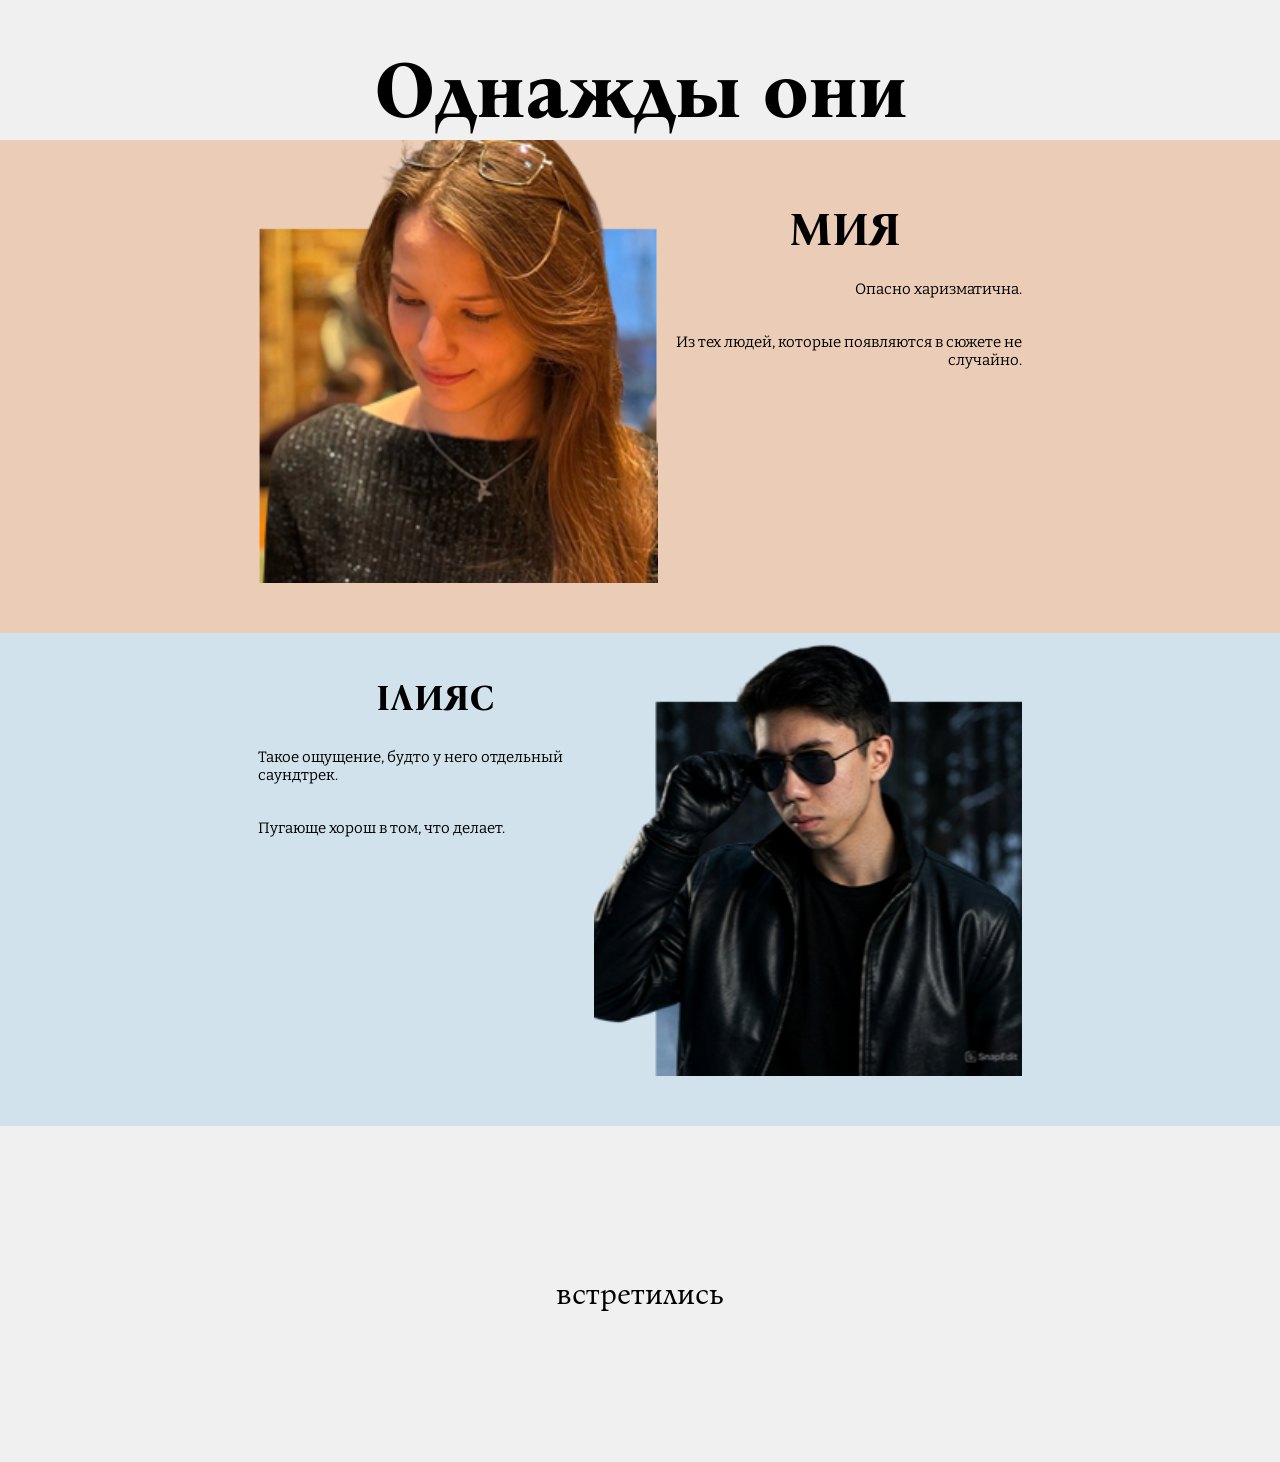
==== index.html @ a1574909 "Refactor h2 styling and adjust h1 margin for improved layout" ====
<!DOCTYPE html>
<html lang="ru">
<head>
    <meta charset="UTF-8">
    <meta name="viewport" content="width=device-width, initial-scale=1.0">
    <link rel="stylesheet" href="init.css">
    <title>Love-story_Mia&Ilias</title>
</head>
<body>

    <h1>Однажды они</h1>
    <div class="mia-card-body">
        <div class="variable-box">
            <div class="card-mia">
                <div class="gallery-mia">
                    <img class="i" src="assets/images/мия-1111 2.png" alt="Mia">
                    <img class="i" src="assets/images/мия-111 12.png" alt="Mia">
                    <img class="i-last" src="assets/images/big-post-m.png" alt="Mia">
                </div>
                <div class="text-card-r">
                    <h2 class="h-m">мия</h2>
                    <p class="paragraph">Опасно харизматична.</p>
                    <p class="paragraph">Из тех людей, которые появляются в сюжете не случайно.</p>
                </div>
            </div>
        </div>
    </div>
    <div class="ilias-card-body">
        <div class="variable-box">
            <div class="card-ilias">
                <div class="text-card-l">
                    <h2 class="h-i">ілияс</h2>
                    <p class="paragraph">Такое ощущение, будто у него отдельный саундтрек.</p>
                    <p class="paragraph">Пугающе хорош в том, что делает.</p>
                </div>
                <div class="gallery-ilias">
                    <img class="a" src="assets/images/ilias-1.png" alt="Ilias">
                    <img class="a" src="assets/images/ilias-11.png" alt="Ilias">
                    <img class="a-last" src="assets/images/big-post-i.png" alt="Ilias">
                </div>
            </div>
        </div>
    </div>
    <div class="variable-box">
        <h2 class="solo-text">встретились</h2>
    </div>
    
    <script src="script.js"></script>
</body>
</html>
---- init.css ----
@import url('https://fonts.googleapis.com/css2?family=Bona+Nova:ital,wght@0,400;0,700;1,400&family=Roboto:ital,wght@0,100..900;1,100..900&display=swap');
@import url('https://fonts.googleapis.com/css2?family=Bitter:ital,wght@0,100..900;1,100..900&family=Bona+Nova:ital,wght@0,400;0,700;1,400&family=Roboto:ital,wght@0,100..900;1,100..900&display=swap');

:root{
    --headline: Bona Nova; 
    --paargraph: Bitter;

    --mia-card-bg: #EBCDB7;
    --ilias-card-bg: #D2E2EC;
}
*{
    margin: 0;
    padding: 0;
}
html, body {
    overflow-x: hidden;
    max-width: 100%;
}

body{
    background-color: #f0f0f0;
    scroll-behavior: smooth;
    display: flex;
    flex-direction: column;
}

.variable-box{
    margin: 0 16px;
    
}



/* --появление текста сверху------------ */
h1{
    font-family: var(--headline), bold;
    font-size: 72px;
    line-height: 60px;
    text-align: center;
    margin: 60px 0 20px 0;
    transform: translateY(-80px);
    
    opacity: 0;
    transform: translateY(-100px) scale(0.95);
    filter: blur(10px);
    
    animation: cinematicReveal 1.6s cubic-bezier(0.22, 1, 0.36, 1) forwards;
}


/* --анимация появления текста */
@keyframes cinematicReveal {
    to {
        opacity: 1;
        transform: translateY(0) scale(1);
        filter: blur(0);
    }
}

/* -------карточка Мии---------------------------------- */
.mia-card-body{
    background-color: var(--mia-card-bg);
    animation: fadeIn 2s ease forwards;
    opacity: 0;
    animation-delay: 3s;
}
@keyframes fadeIn {
    to {
        opacity: 1;
    }
}

.card-mia{
    display: flex;
    flex-direction: row;
    justify-content: center;
    gap: 10px;
    /* margin: 5px 0; */
    /* padding: 5px 0; */

    
}

.text-card-r{
    width: 30%;
    /* margin: 45px 45px 0 0; */
    margin-top: 50px;

    display: flex;
    flex-direction: column;
    gap: 25px;
    text-align: right;

    opacity: 0;
    transform: translateX(100%);
    animation: textslider 1.6s cubic-bezier(0.22, 1, 0.36, 1) forwards;
    animation-delay: 4.2s;
}
@keyframes textslider{
    to {
        opacity: 1;
        transform: translateX(0);
        filter: blur(0);
    }
}

.h-m{
    font-family: var(--headline), normal;
    /* font-weight: bold; */
    text-transform: uppercase;
    font-size: 42px;
    line-height: 40px;
    /* text-align: right; */
}
.paragraph{
    font-family: var(--paargraph), normal;
    font-size: 15px;
    /* line-height: 30px; */
}
/* Левая колонка */
.gallery-mia{
    position: relative;
    width: 480px;
    height: 348px;
    overflow: hidden;
}

/* Все фото */
.i{
    position: absolute;
    width: 250px;
    height: 262px;
    object-fit: cover;
    margin-top: 55px;

    opacity: 0;
    transform: translateX(-120%);
}
.i-last{
    position: absolute;
    width: 250px;
    height: 318px;
    object-fit: cover;

    opacity: 0;
    transform: translateX(-120%);
}
.gallery-mia .i,
.gallery-mia .i-last{
    left: 0;
}

/* 1 фото */
.gallery-mia img:nth-child(1){
    animation: slidePhoto 6s ease forwards;
    animation-delay: 4s;
}

/* 2 фото */
.gallery-mia img:nth-child(2){
    animation: slidePhoto 6s ease forwards;
    animation-delay: 10s;
}

/* 3 фото */
.gallery-mia img:nth-child(3){
    animation: finalPhoto 6s ease forwards;
    animation-delay: 16s;
}

/* Первые 2 фото */
@keyframes slidePhoto {

    0%{
        opacity: 0;
        transform: translateX(-120%);
    }

    15%{
        opacity: 1;
        transform: translateX(0);
    }

    75%{
        opacity: 1;
        transform: translateX(0);
    }

    100%{
        opacity: 0;
        transform: translateX(0);
    }
}

/* Последнее фото */
@keyframes finalPhoto {

    0%{
        opacity: 0;
        transform: translateX(-120%);
    }

    20%{
        opacity: 1;
        transform: translateX(0);
    }

    100%{
        opacity: 1;
        transform: translateX(0);
    }
}
/* ----карточка-Ильяс-------------------------------------------------- */
.ilias-card-body{
    margin: 0;
    padding: 0;
    background-color: var(--ilias-card-bg);
    animation: fadeIn 1.6s ease forwards;
    opacity: 0;
    animation-delay: 20s;
}

.card-ilias{
    display: flex;
    flex-direction: row;
    justify-content: center;
    gap: 10px;
    /* margin: 5px 0; */
    /* padding: 5px 0; */

    
}

.text-card-l{
    width: 30%;
    /* margin: 45px 45px 0 0; */
    margin-top: 50px;

    display: flex;
    flex-direction: column;
    gap: 25px;
    text-align: left;

    opacity: 0;
    transform: translateX(100%);
    animation: textslider 1.6s cubic-bezier(0.22, 1, 0.36, 1) forwards;
    animation-delay: 4.2s;
}
.h-i{
    font-family: var(--headline), normal;
    /* font-weight: bold; */
    text-transform: uppercase;
    font-size: 38px;
    line-height: 40px;
}

/* Правая колонка */
.gallery-ilias{
    position: relative;
    width: 480px;
    height: 348px;
    /* overflow: hidden; */
}

/* Все фото */

.gallery-ilias .a{
    position: absolute;
    overflow: hidden;

    width: 250px;
    height: 250px;

    object-fit: cover;

    margin-top: 55px;

    opacity: 0;
    transform: translateX(120%);
}

.gallery-ilias .a-last{
    position: absolute;

    /* width: 296px;
    height: 286px; */
    width: 107%;
    height: 100%;

    object-fit: cover;

    opacity: 0;
    transform: translateX(120%);
}
.gallery-ilias .a,
.gallery-ilias .a-last{
    right: 0;
}

/* 1 фото */
.gallery-ilias img:nth-child(1){
    animation: slidePhotoRight 6s ease forwards;
    animation-delay: 21s;
}

/* 2 фото */
.gallery-ilias img:nth-child(2){
    animation: slidePhotoRight 6s ease forwards;
    animation-delay: 27s;
}

/* 3 фото */
.gallery-ilias img:nth-child(3){
    animation: finalPhotoRight 6s ease forwards;
    animation-delay: 33s;
}

/* Первые 2 фото */

@keyframes slidePhotoRight {

    0%{
        opacity: 0;
        transform: translateX(120%);
    }

    15%{
        opacity: 1;
        transform: translateX(0);
    }

    75%{
        opacity: 1;
        transform: translateX(0);
    }

    100%{
        opacity: 0;
        transform: translateX(0);
    }
}

/* Последнее фото */

@keyframes finalPhotoRight {

    0%{
        opacity: 0;
        transform: translateX(120%);
    }

    20%{
        opacity: 1;
        transform: translateX(0);
    }

    100%{
        opacity: 1;
        transform: translateX(0);
    }
}
/* обе карточки */
.i, .i-last, .a, .a-last{
        width: 100%;
        height: auto;
        /* margin: 0 0 10% 0; */
    }
/* .h-m{
        font-size: 200%;
        line-height: 30px;
    }
    .h-i{
        font-size: 100%;
        line-height: 30px;
    }

    .paragraph{
        font-size: 80%;
    } */
/* --------------------------- */
h2{
    text-align: center;
    font-family: var(--headline);
    
}
.solo-text{
    margin: 100px 0;
    font-weight: 100;
}

/* -------------------------------------------- */
/* ----------Адаптив------ */
/* ну на всякий */
@media (max-width: 479px) {
    .mia-card-body, .ilias-card-body{
        padding: 0 0 30px 0;
    }

    .i, .i-last, .a, .a-last{
        width: 100%;
        height: auto;
    }

    .text-card-r{
        margin-top: 55px;
    }

    .h-m{
        font-size: 200%;
        line-height: 30px;
    }
    .h-i{
        font-size: 180%;
        line-height: 30px;
    }

    .paragraph{
        font-size: 80%;
    }

    
}


/* 📲 планшет */
@media (min-width: 480px) {
    h1{
        font-size: 500%;
        line-height: 60px;
    }

    .mia-card-body, .ilias-card-body{
        padding: 0 0 50px 0;
    }
    .gallery-mia, .gallery-ilias {
        width: 400px;
        height: 443px;
    }

    .variable-box {
        margin: 0 20px;
    }

    .i, .i-last, .a, .a-last{
        width: 100%;
        height: auto;
    }

    .text-card-r{
        margin-top: 75px;
    }
    .text-card-l,
    .text-card-r{
        gap: 35px;
    }

    .h-m{
        font-size: 45px;
        line-height: 30px;
    }
    .h-i{
        font-size: 36px;
        line-height: 30px;
    }

    .paragraph{
        font-size: 15px;
    }

    .solo-text{
        margin: 150px 0;
        font-size: 30px;
    }
}



/* 💻 большие экраны */
@media (min-width: 768px) {
    .variable-box {
        margin: 0 50px;
    }
}
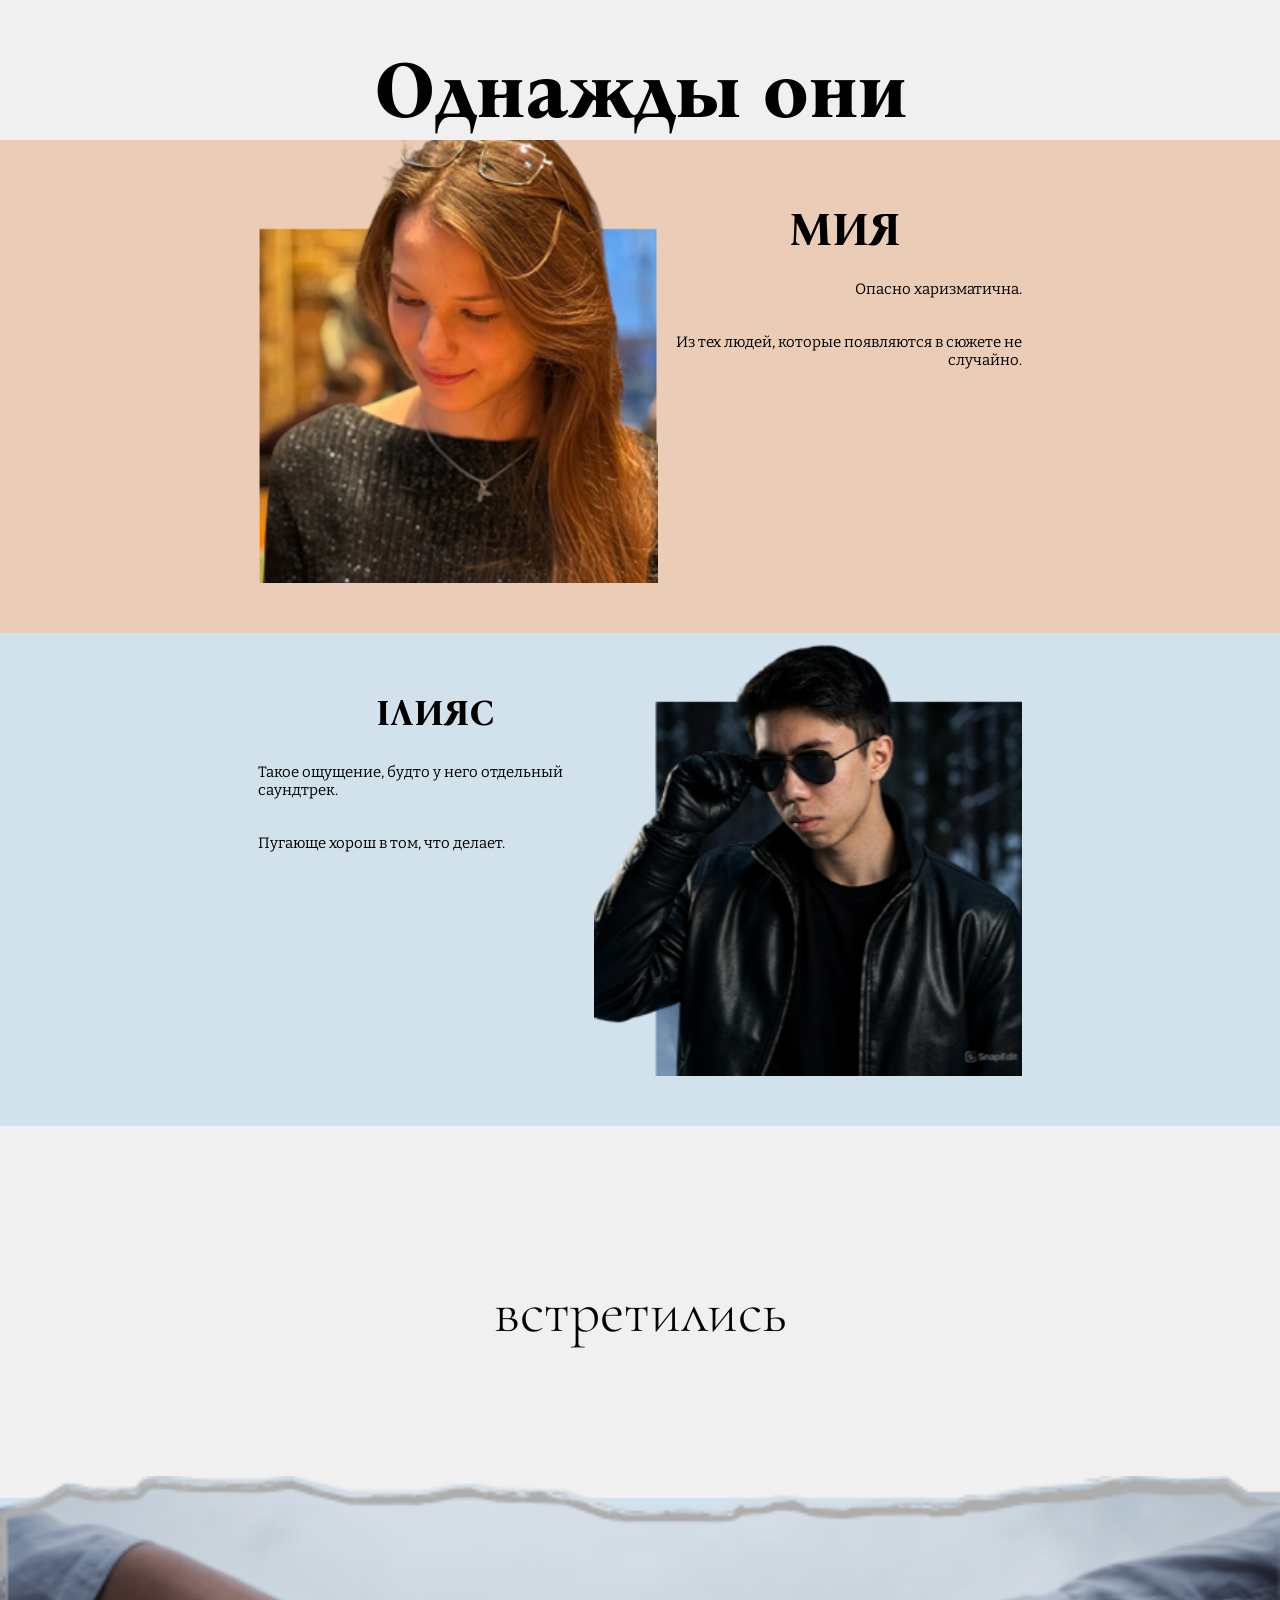
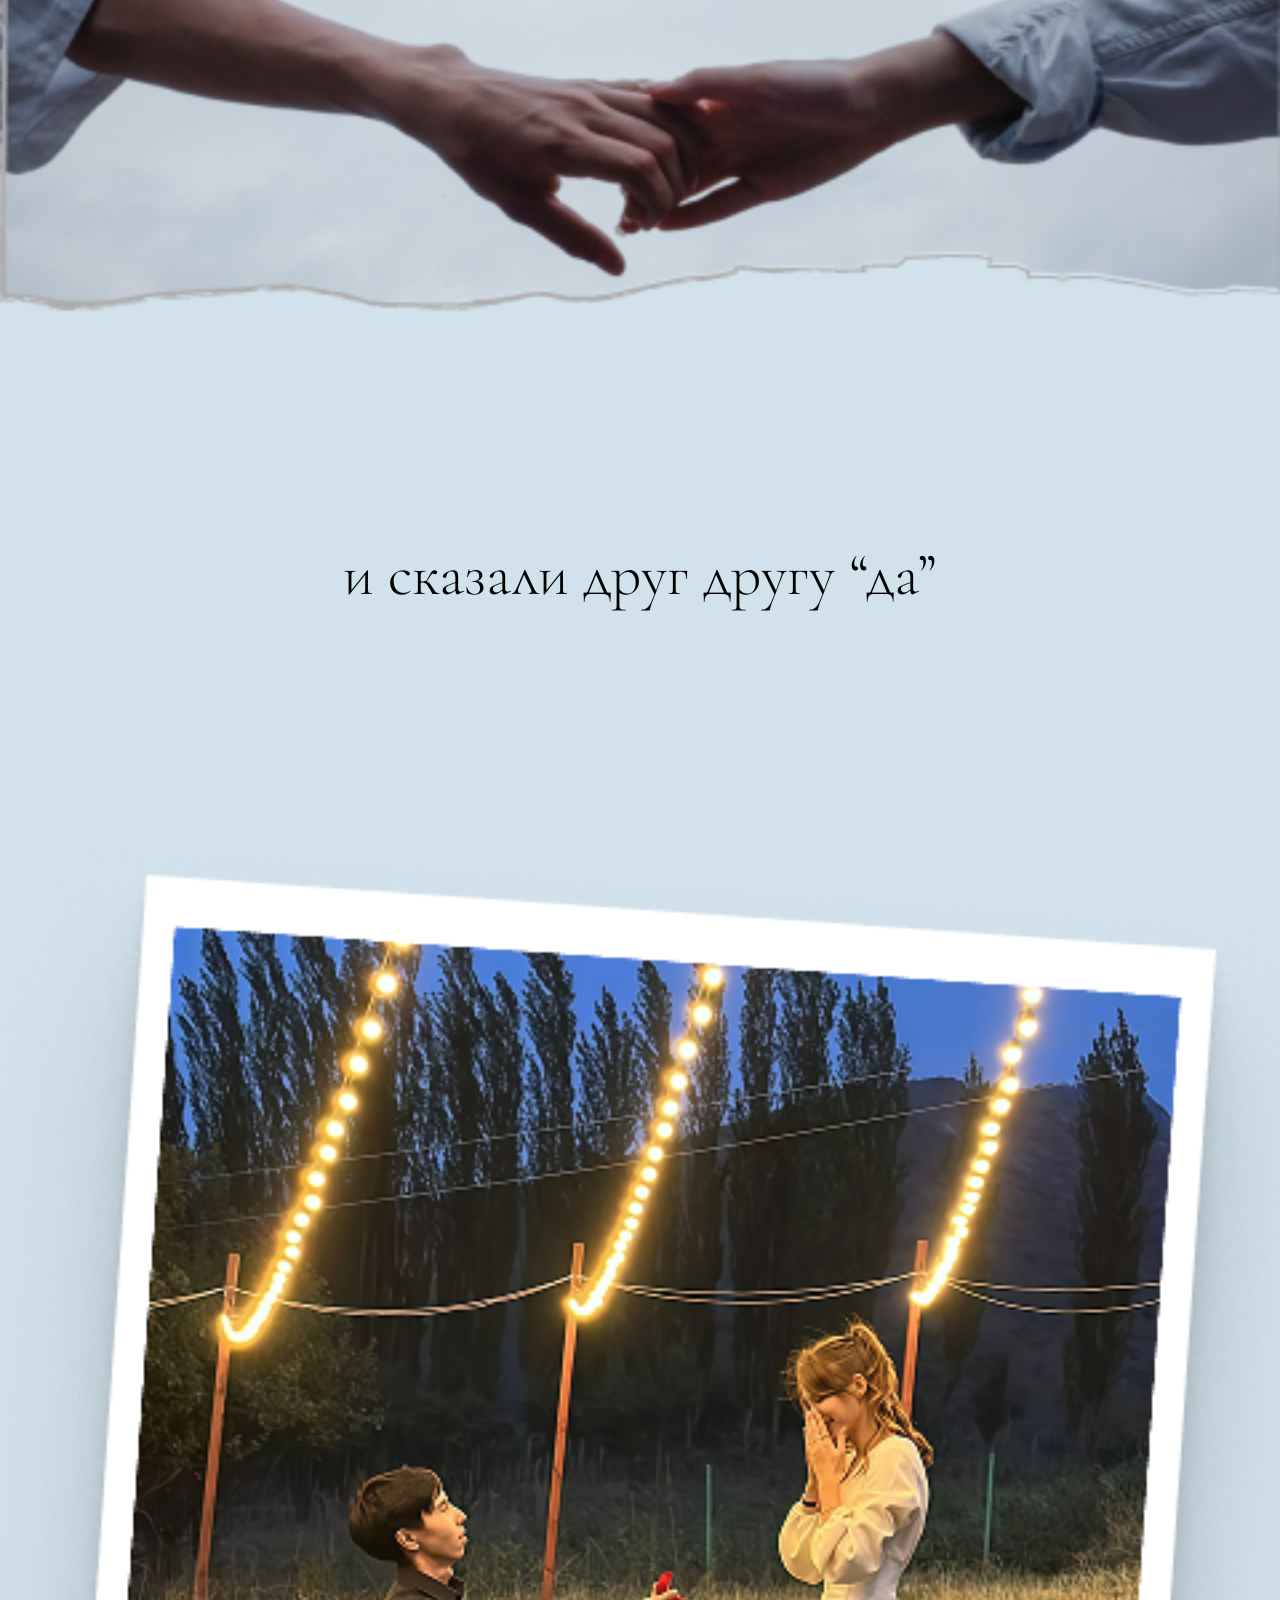
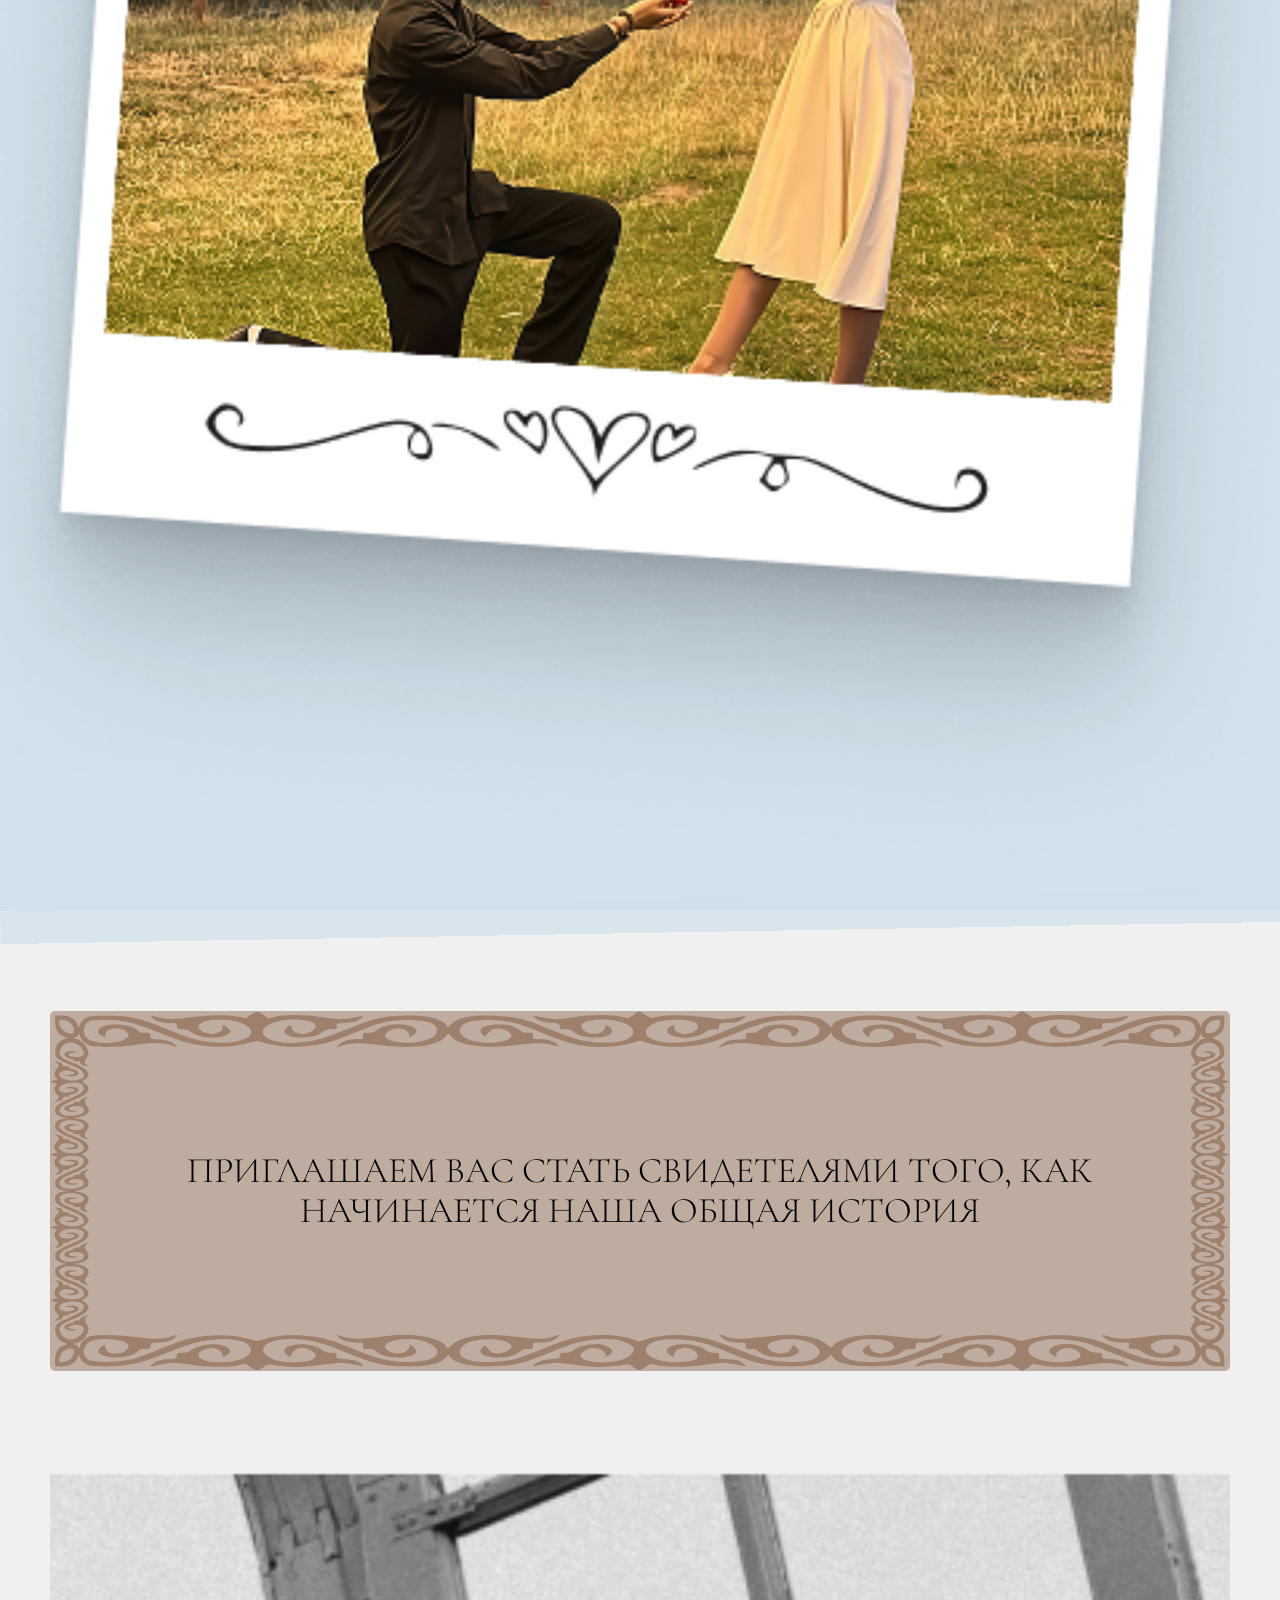
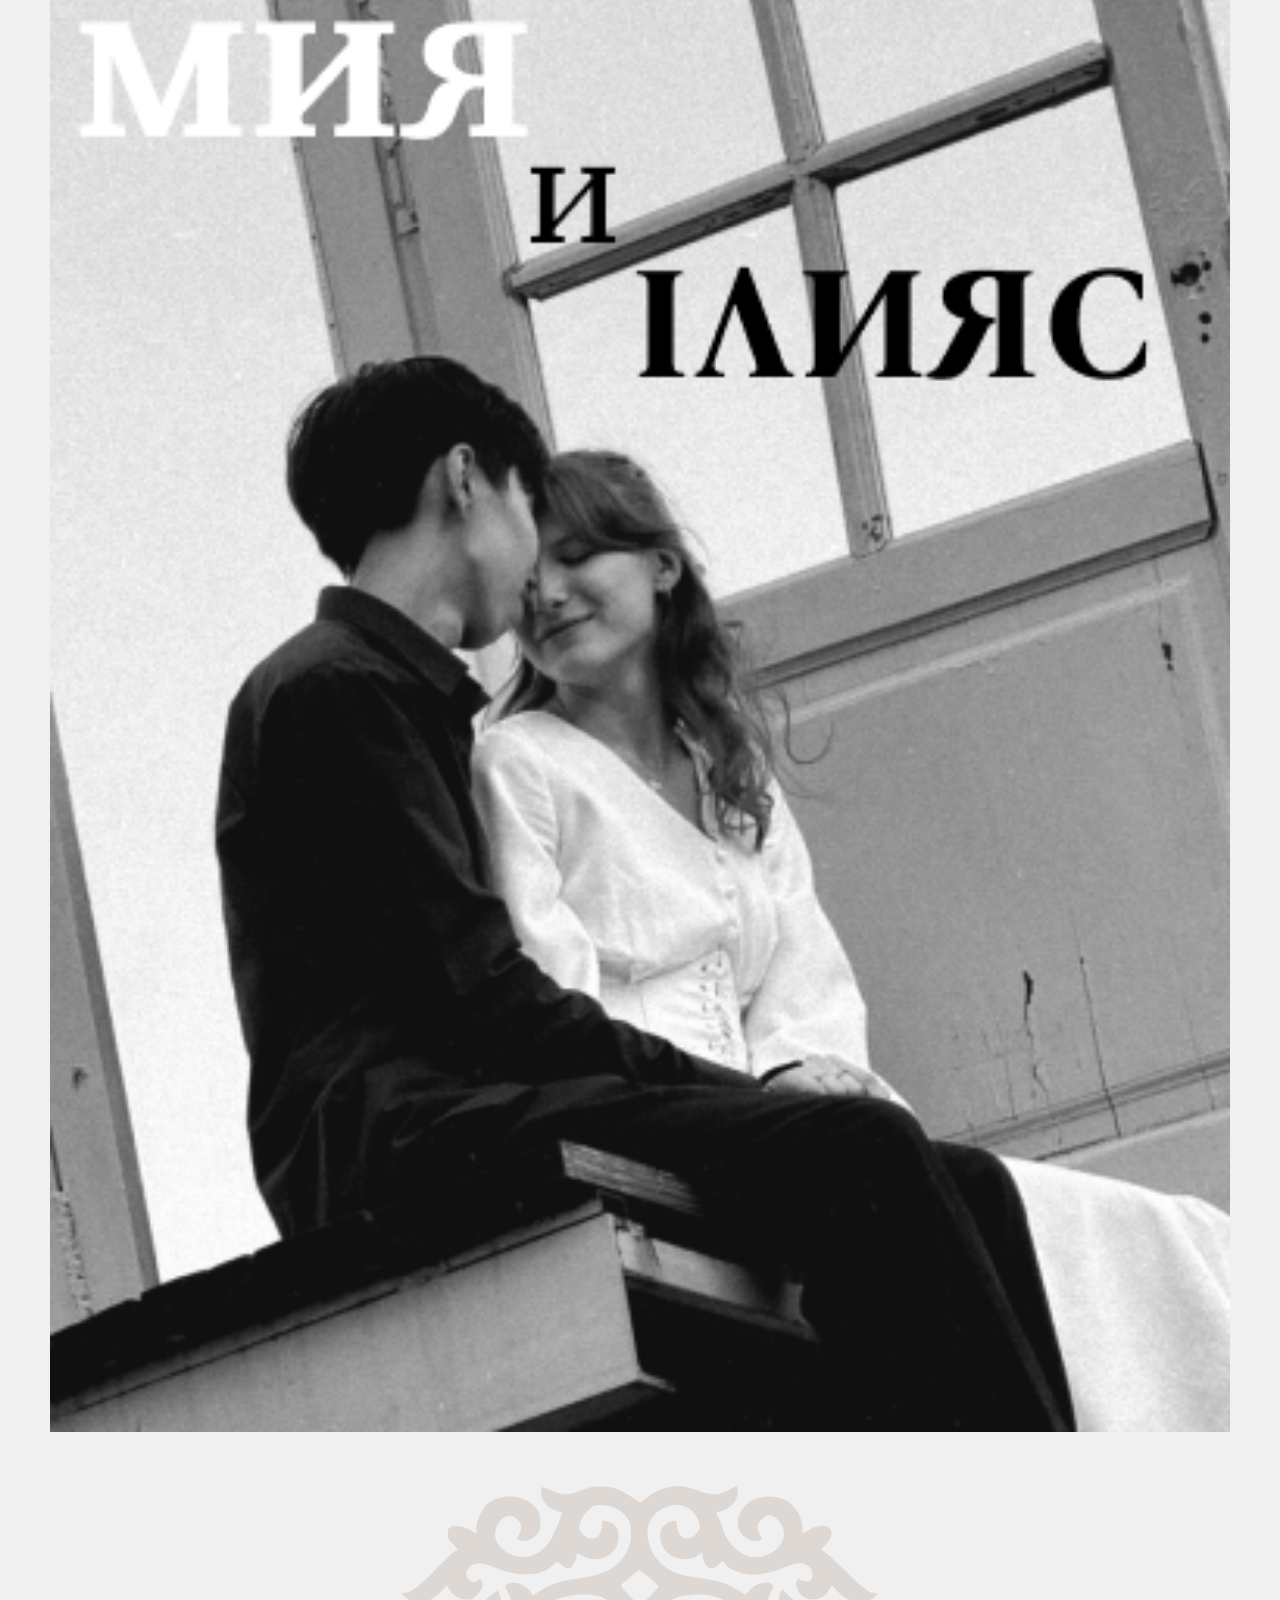
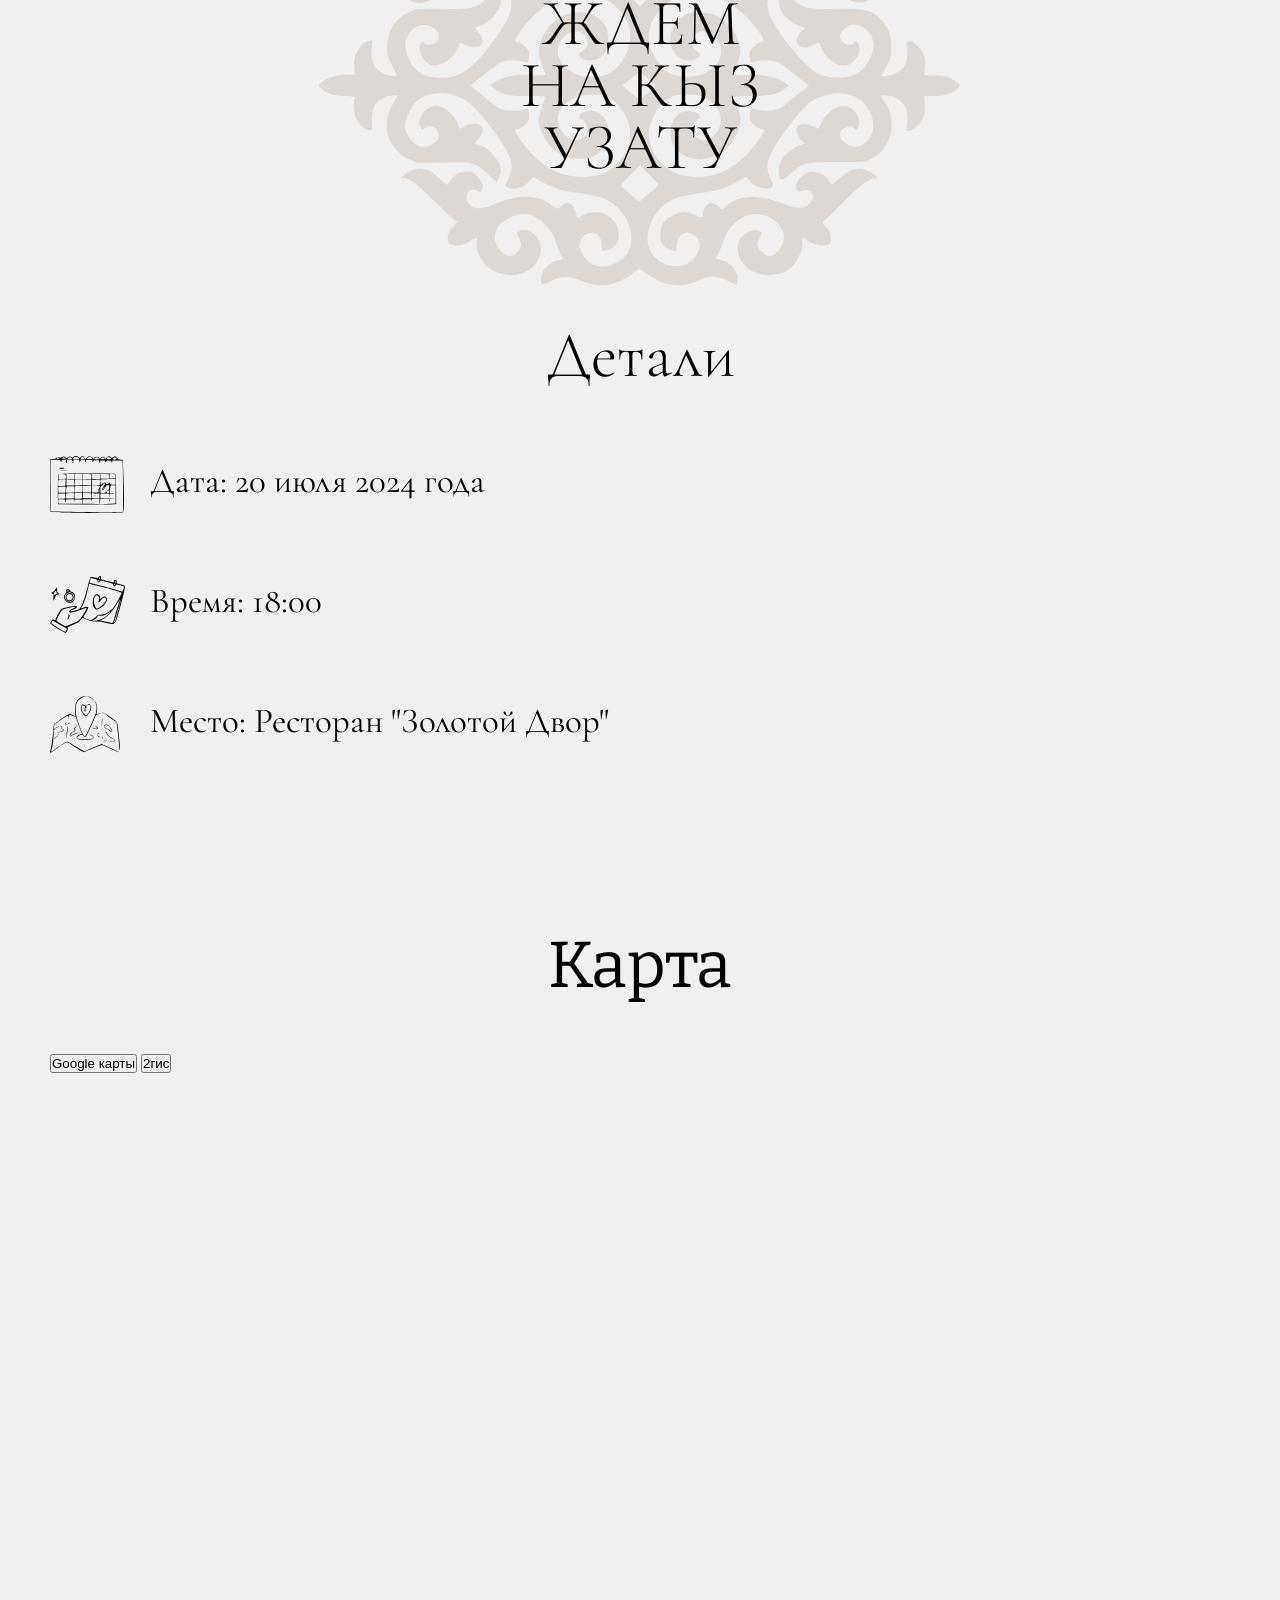
==== commit c92a8bca: "Refactor code structure for improved readability and maintainability" ====
--- a/index.html
+++ b/index.html
@@ -44,7 +44,46 @@
     <div class="variable-box">
         <h2 class="solo-text">встретились</h2>
     </div>
-    
+    <div class="blue-paper">
+        <img src="assets/images/hands.png" alt="Руки" class="hands">
+        <div class="variable-box">
+            <h2 class="solo-text">и сказали друг другу “да”</h2>
+        </div>
+        <img src="assets/images/фото-рамка.png" alt="фото рамка" class="photo-frame">
+    </div>
+    <div class="variable-box">
+        <div class="invitation">
+            <p class="invitation-text">приглашаем вас стать свидетелями того, как начинается наша общая история</p>
+        </div>
+        <img src="assets/images/photo-poster.png" alt="постер" class="photo-poster">
+    </div>
+    <div class="variable-box">
+        <div class="invitation-ornament">
+            <img src="assets/images/ornament.svg" class="ornament">
+            <p class="invitation-text-act">Ждем на кыз узату</p>
+        </div>
+    </div>
+
+    <!-- Детали -->
+    <div class="variable-box">
+        <h2 class="details-title">Детали</h2>
+        <ul class="detail">
+            <li class="detail-date">Дата: 20 июля 2024 года</li>
+            <li class="detail-time">Время: 18:00</li>
+            <li class="detail-location">Место: Ресторан "Золотой Двор"</li>
+        </ul>
+    </div>
+
+    <!-- карта -->
+    <div class="variable-box">
+        <h2 class="details-title-map">Карта</h2>
+        <button>Google карты</button>
+        <button>2гис</button>
+        <div class="map-container">
+            <iframe src="https://www.google.com/maps/embed?pb=!1m18!1m12!1m3!1d2244.1234567890123!2d37.6173!3d55.7558!2m3!1f0!2f0!3f0!3m2!1i1024!2i768!4f13.1!3m3!1m2!1s0x46b54a1234567890%3A0xabcdef1234567890!2sРесторан%20%22Золотой%20Двор%22!5e0!3m2!1sru!2sru!4v1700000000000" width="600" height="450" style="border:0;" allowfullscreen="" loading="lazy"></iframe>
+        </div>
+    </div>
+
     <script src="script.js"></script>
 </body>
 </html>
--- a/init.css
+++ b/init.css
@@ -1,9 +1,13 @@
 @import url('https://fonts.googleapis.com/css2?family=Bona+Nova:ital,wght@0,400;0,700;1,400&family=Roboto:ital,wght@0,100..900;1,100..900&display=swap');
 @import url('https://fonts.googleapis.com/css2?family=Bitter:ital,wght@0,100..900;1,100..900&family=Bona+Nova:ital,wght@0,400;0,700;1,400&family=Roboto:ital,wght@0,100..900;1,100..900&display=swap');
+@import url('https://fonts.googleapis.com/css2?family=Bitter:ital,wght@0,100..900;1,100..900&family=Bona+Nova:ital,wght@0,400;0,700;1,400&family=Cormorant+Garamond:ital,wght@0,300..700;1,300..700&family=Roboto:ital,wght@0,100..900;1,100..900&display=swap');
+
 
 :root{
     --headline: Bona Nova; 
     --paargraph: Bitter;
+    --solo-text: Cormorant Garamond;
+
 
     --mia-card-bg: #EBCDB7;
     --ilias-card-bg: #D2E2EC;
@@ -93,10 +97,10 @@
 
     opacity: 0;
     transform: translateX(100%);
-    animation: textslider 1.6s cubic-bezier(0.22, 1, 0.36, 1) forwards;
+    animation: textslider-right 1.6s cubic-bezier(0.22, 1, 0.36, 1) forwards;
     animation-delay: 4.2s;
 }
-@keyframes textslider{
+@keyframes textslider-right{
     to {
         opacity: 1;
         transform: translateX(0);
@@ -242,10 +246,19 @@
     text-align: left;
 
     opacity: 0;
-    transform: translateX(100%);
-    animation: textslider 1.6s cubic-bezier(0.22, 1, 0.36, 1) forwards;
-    animation-delay: 4.2s;
-}
+    transform: translateX(-120px); 
+    animation: textslider-left 1.6s cubic-bezier(0.22, 1, 0.36, 1) forwards;
+    animation-delay: 21s;
+}
+@keyframes textslider-left{
+    to {
+        opacity: 1;
+        transform: translateX(0);
+        filter: blur(0);
+    }
+}
+
+
 .h-i{
     font-family: var(--headline), normal;
     /* font-weight: bold; */
@@ -268,8 +281,10 @@
     position: absolute;
     overflow: hidden;
 
-    width: 250px;
-    height: 250px;
+    /* width: 250px;
+    height: 250px; */
+    width: 100%;
+    height: 80%;
 
     object-fit: cover;
 
@@ -378,6 +393,36 @@
         font-size: 80%;
     } */
 /* --------------------------- */
+.blue-paper{
+    position: relative;
+
+    background: #D2E2EC;
+    min-height: 400px;
+
+    overflow: visible;
+    z-index: 1;
+}
+
+/* рваный край */
+.blue-paper::after{
+    content: "";
+    opacity: 1;
+
+    position: absolute;
+    left: 0;
+    bottom: -22px;
+
+    width: 100%;
+    height: 33px;
+
+    background: url(assets/images/torn-paper.svg);
+    background-size: cover;
+    background-repeat: no-repeat;
+    
+
+    transform: rotate(-1deg);
+}
+
 h2{
     text-align: center;
     font-family: var(--headline);
@@ -386,7 +431,179 @@
 .solo-text{
     margin: 100px 0;
     font-weight: 100;
-}
+    font-family: var(--solo-text);
+    font-size: 50px;
+}
+
+.hands{
+    width: 100%;
+    height: auto;
+    margin: 0 0 50px 0;
+    position: relative;
+    top: -22px;
+}
+.photo-frame{
+    width: 100%;
+    height: auto;
+    margin: 50px 0 0 0;
+}
+/* -------приглашение-------------- */
+.invitation{
+    background-color: #9878638f;
+    padding: 50px 20px;
+    margin: 100px 0 50px 0;
+
+    display: flex;
+    flex-direction: column;
+    align-items: center;
+    gap: 30px;
+
+    border: 35px solid transparent;
+
+    border-image-source: url("assets/images/ramka-uzor.svg");
+    border-image-slice: 29;
+    border-image-repeat: stretch;
+
+    border-radius: 5px;
+}
+
+.invitation-text{
+    font-family: Cormorant Garamond;
+    font-weight: 200;
+    text-transform: uppercase;
+    font-size: 36px;
+    line-height: 40px;
+    text-align: center;
+}
+
+.photo-poster{
+    width: 100%;
+    height: auto;
+    margin: 50px 0;
+}
+
+.invitation-ornament{
+    position: relative;
+
+    width: 100%;
+    min-height: 400px;
+
+    display: flex;
+    justify-content: center;
+    align-items: center;
+
+    overflow: hidden;
+}
+
+.ornament{
+    position: absolute;
+
+    width: 100%;
+    height: 100%;
+
+    object-fit: contain;
+
+    top: 50%;
+    left: 50%;
+    transform: translate(-50%, -50%);
+}
+
+.invitation-text-act{
+    max-width: 300px;
+    position: relative;
+    z-index: 2;
+
+    font-family: Cormorant Garamond;
+    font-weight: 200;
+    text-transform: uppercase;
+    text-align: center;
+    font-size: 45px;
+    line-height: 62px;
+}
+/* ----детали--------- */
+.details-title{ 
+    font-family: var(--solo-text); 
+    text-transform: capitalize; 
+    font-weight: 100; 
+    font-size: 65px; 
+    line-height: 40px; 
+    text-align: center; 
+    margin: 50px 0 ; 
+} 
+.detail{ 
+    font-family: var(--solo-text); 
+    font-size: 35px; 
+    line-height: 30px; 
+    text-align: left; 
+    display: flex; 
+    flex-direction: column; 
+    margin: 80px 0; 
+    gap: 50px; 
+}
+
+.detail{
+    list-style: none;
+    padding: 0;
+}
+
+.detail li{
+    position: relative;
+    padding-left: 100px;
+    min-height: 50px;
+    display: flex;
+    align-items: center;
+}
+
+.detail-date::before,
+.detail-time::before,
+.detail-location::before{
+    content: "";
+
+    position: absolute;
+    left: 0;
+    /* top: 50%; */
+    top: 0;
+    transform: none;
+
+    width: 65px;
+    height: 70px;
+
+    /* transform: translateY(-50%); */
+
+    background-size: contain;
+    background-repeat: no-repeat;
+}
+
+.detail-date::before{
+    background-image: url("assets/images/date-icone.svg");
+}
+
+.detail-time::before{
+    background-image: url("assets/images/watch-icone.svg");
+}
+
+.detail-location::before{
+    background-image: url("assets/images/place-icone.svg");
+}
+/* ----карта--------- */
+.details-title-map{
+    font-family: var(--paargraph); 
+    text-transform: capitalize; 
+    font-weight: 400; 
+    font-size: 65px; 
+    /* line-height: 40px;  */
+    text-align: center; 
+    margin: 100px 0 50px 0; 
+}
+.map-container{
+    width: 100%;
+    height: auto;
+    display: flex;
+    justify-content: center;
+    margin: 10px 0 100px 0;
+    border-radius: 23px;
+}
+
 
 /* -------------------------------------------- */
 /* ----------Адаптив------ */
@@ -402,23 +619,33 @@
     }
 
     .text-card-r{
-        margin-top: 55px;
+        margin-top: 70px;
     }
 
     .h-m{
+        font-size: 240%;
+        line-height: 30px;
+    }
+    .h-i{
         font-size: 200%;
         line-height: 30px;
     }
-    .h-i{
-        font-size: 180%;
-        line-height: 30px;
-    }
 
     .paragraph{
-        font-size: 80%;
-    }
-
-    
+        font-size: 95%;
+    }
+
+    .invitation{
+        padding: 85px 30px;
+        border: 25px solid transparent;
+        border-image-source: url("assets/images/ramka-uzor.svg");
+        border-image-slice: 28;
+    }
+
+    .invitation-text-act{
+        font-size: 273%;
+        line-height: 62px;
+    }
 }
 
 
@@ -441,7 +668,11 @@
         margin: 0 20px;
     }
 
-    .i, .i-last, .a, .a-last{
+    .i, .i-last {
+        width: 100%;
+        height: auto;
+    }
+    .a, .a-last{
         width: 100%;
         height: auto;
     }
@@ -453,6 +684,9 @@
     .text-card-r{
         gap: 35px;
     }
+    .text-card-l{
+        margin-top: 65px;
+    }
 
     .h-m{
         font-size: 45px;
@@ -469,7 +703,29 @@
 
     .solo-text{
         margin: 150px 0;
-        font-size: 30px;
+        font-size: 60px;
+    }
+
+    .invitation{
+        padding: 100px 30px;
+        border: 40px solid transparent;
+        border-image-source: url("assets/images/ramka-uzor.svg");
+        border-image-slice: 28;
+    }
+
+    .invitation-text-act{
+        font-size: 65px;
+        line-height: 62px;
+    }
+
+    .detail{ 
+        gap: 70px;
+    }
+    .detail-date::before,
+    .detail-time::before,
+    .detail-location::before{
+        width: 80px;
+        height: 57px;
     }
 }
 
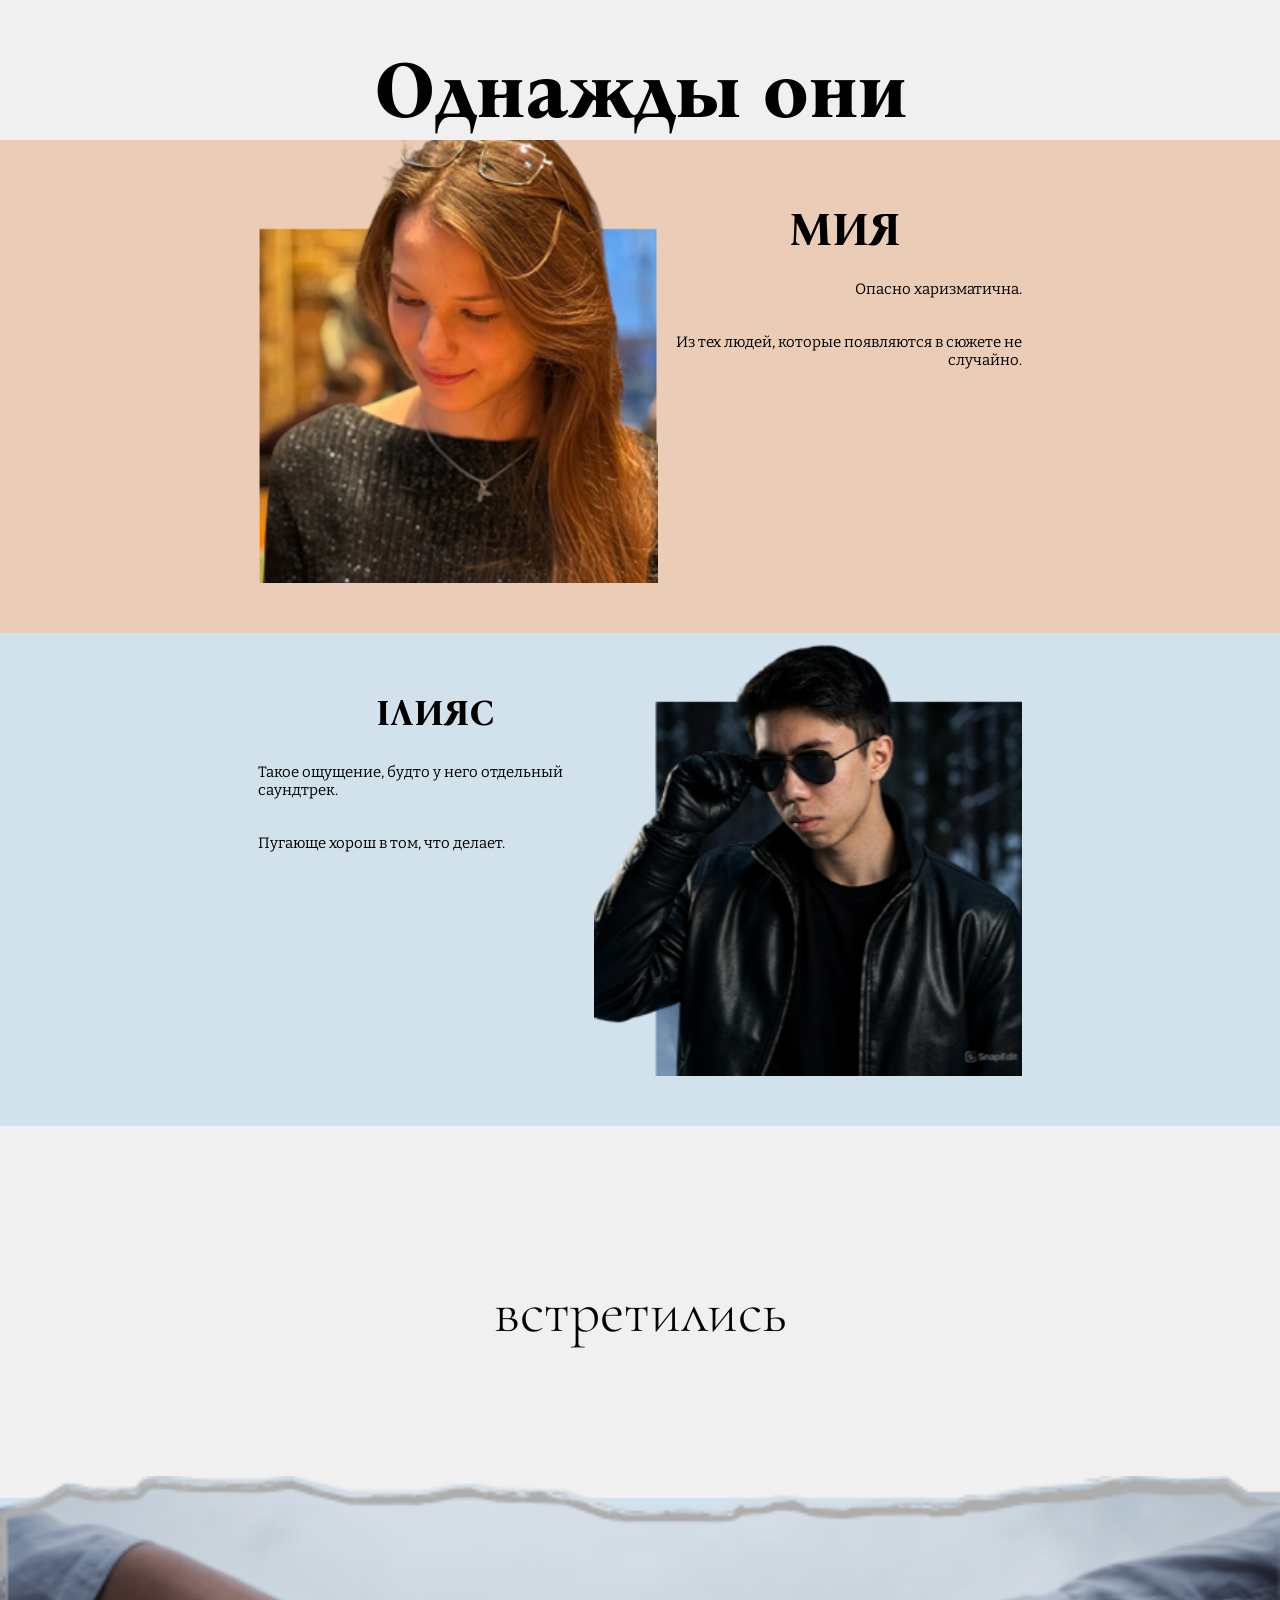
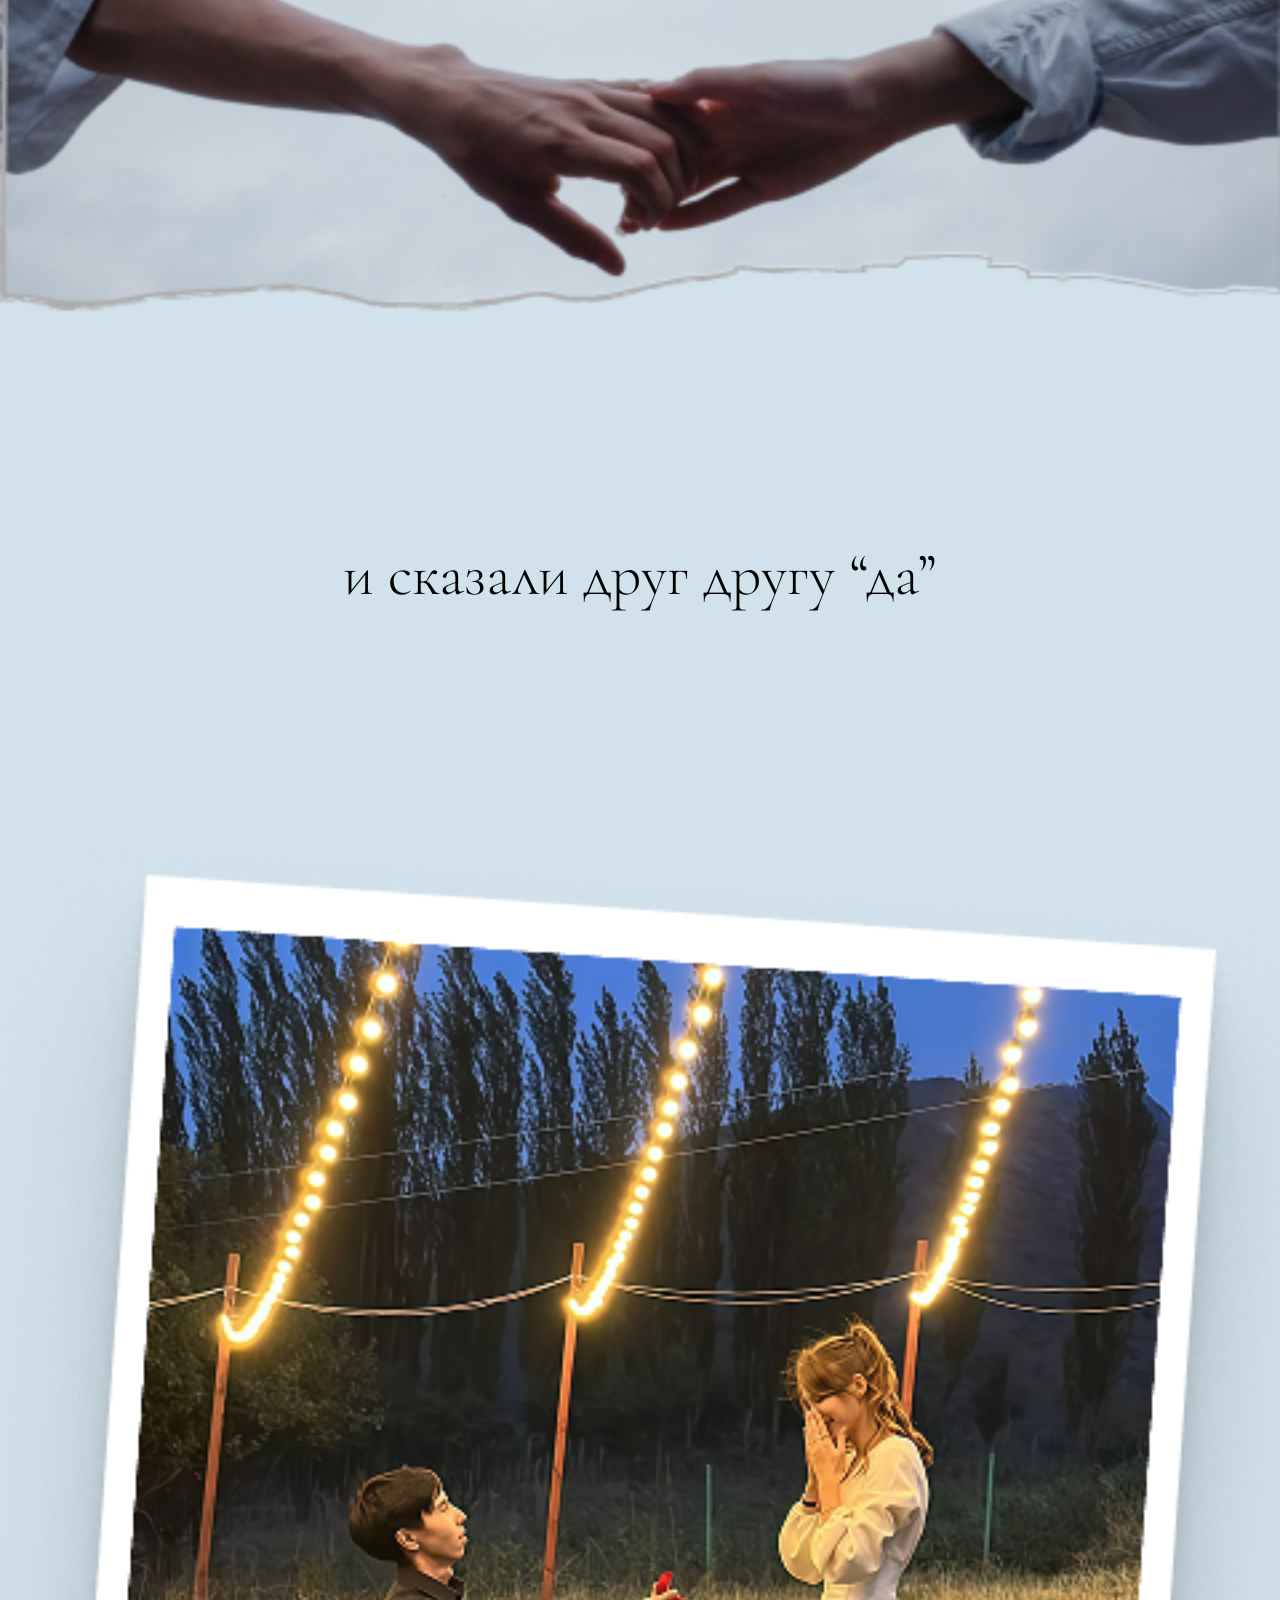
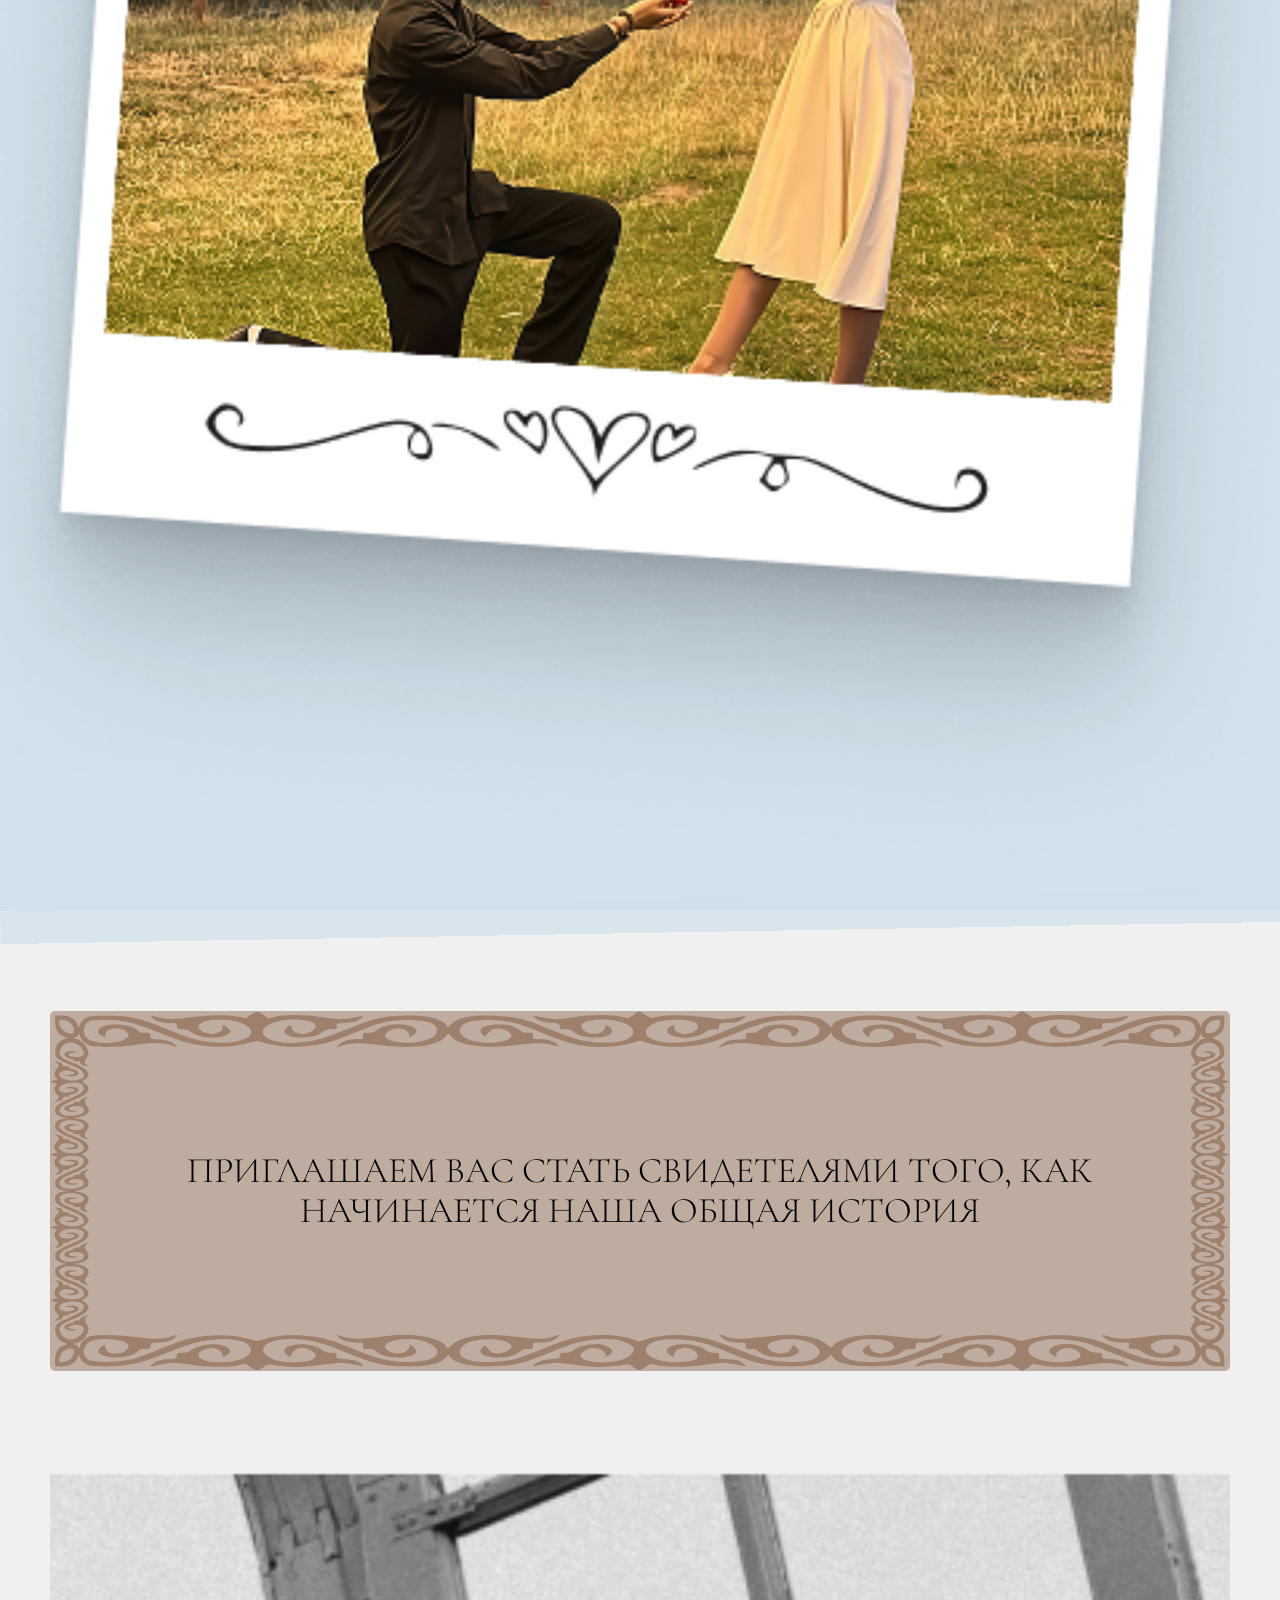
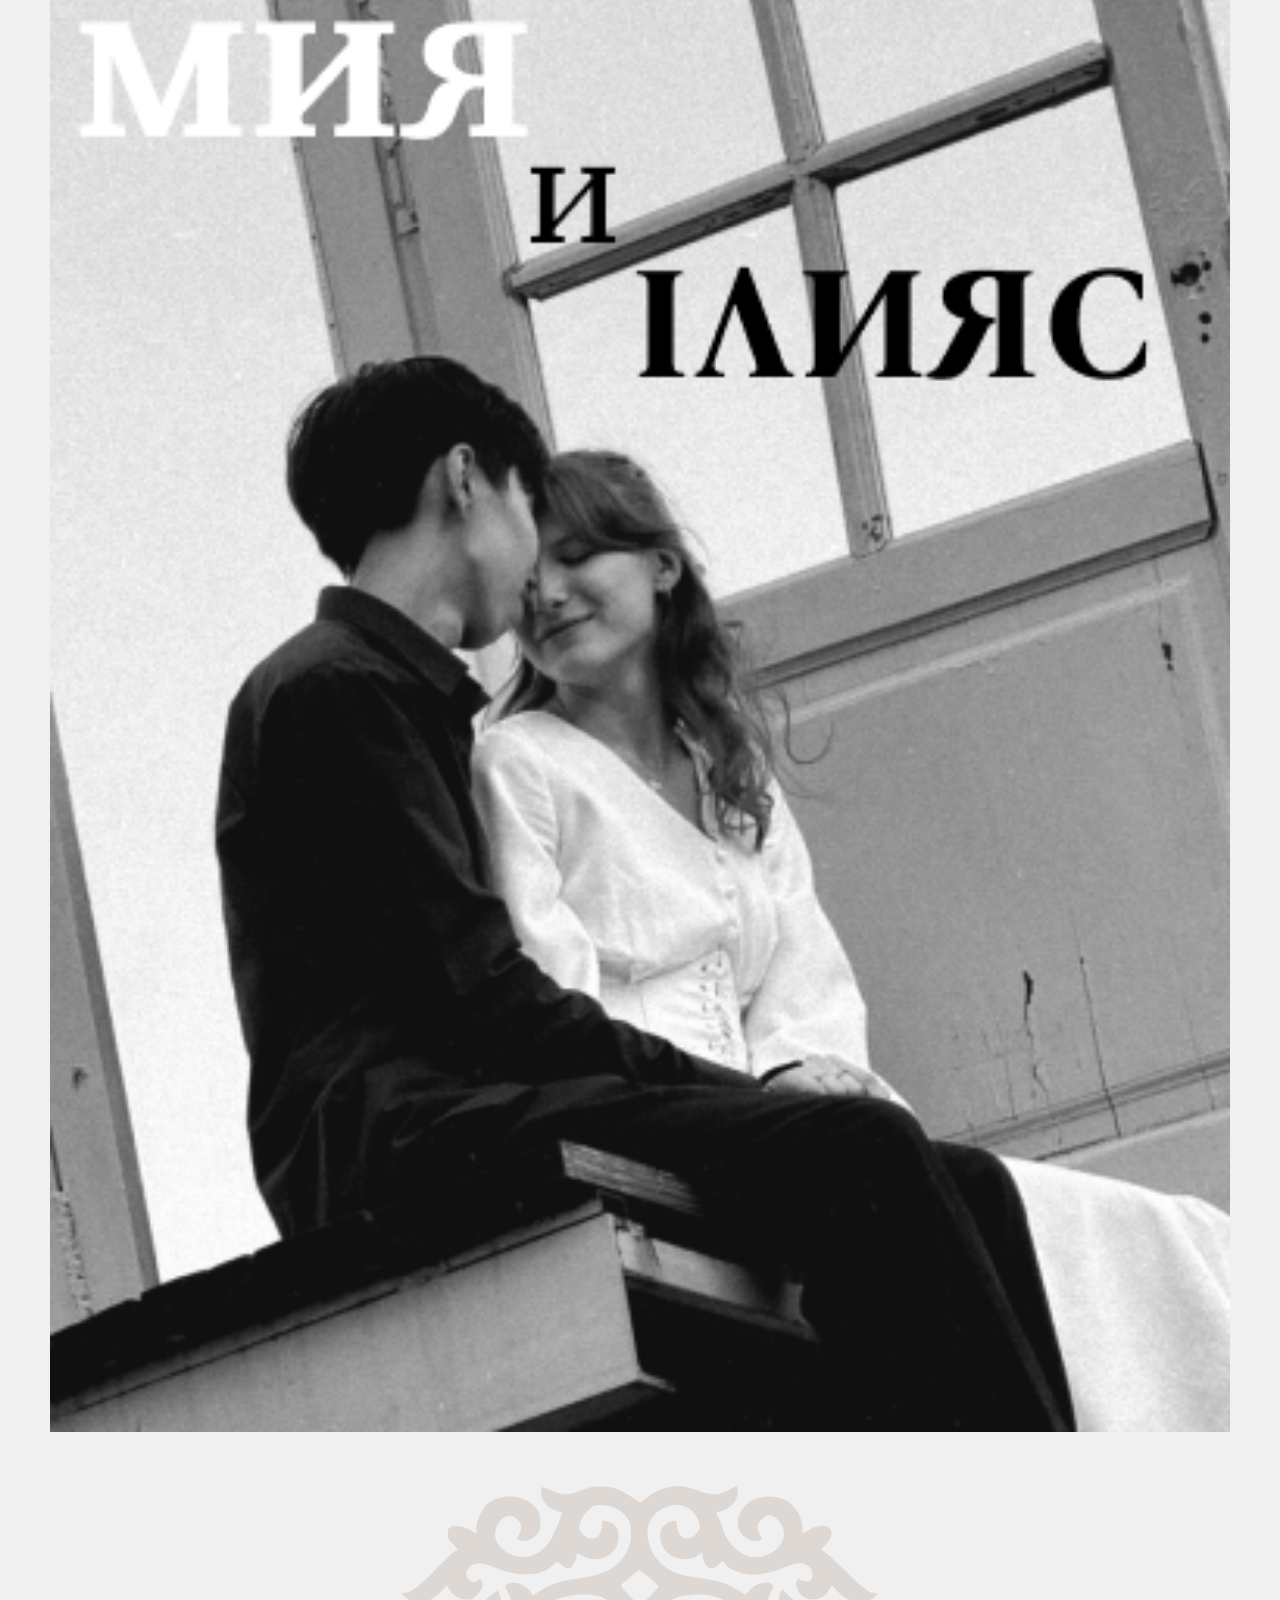
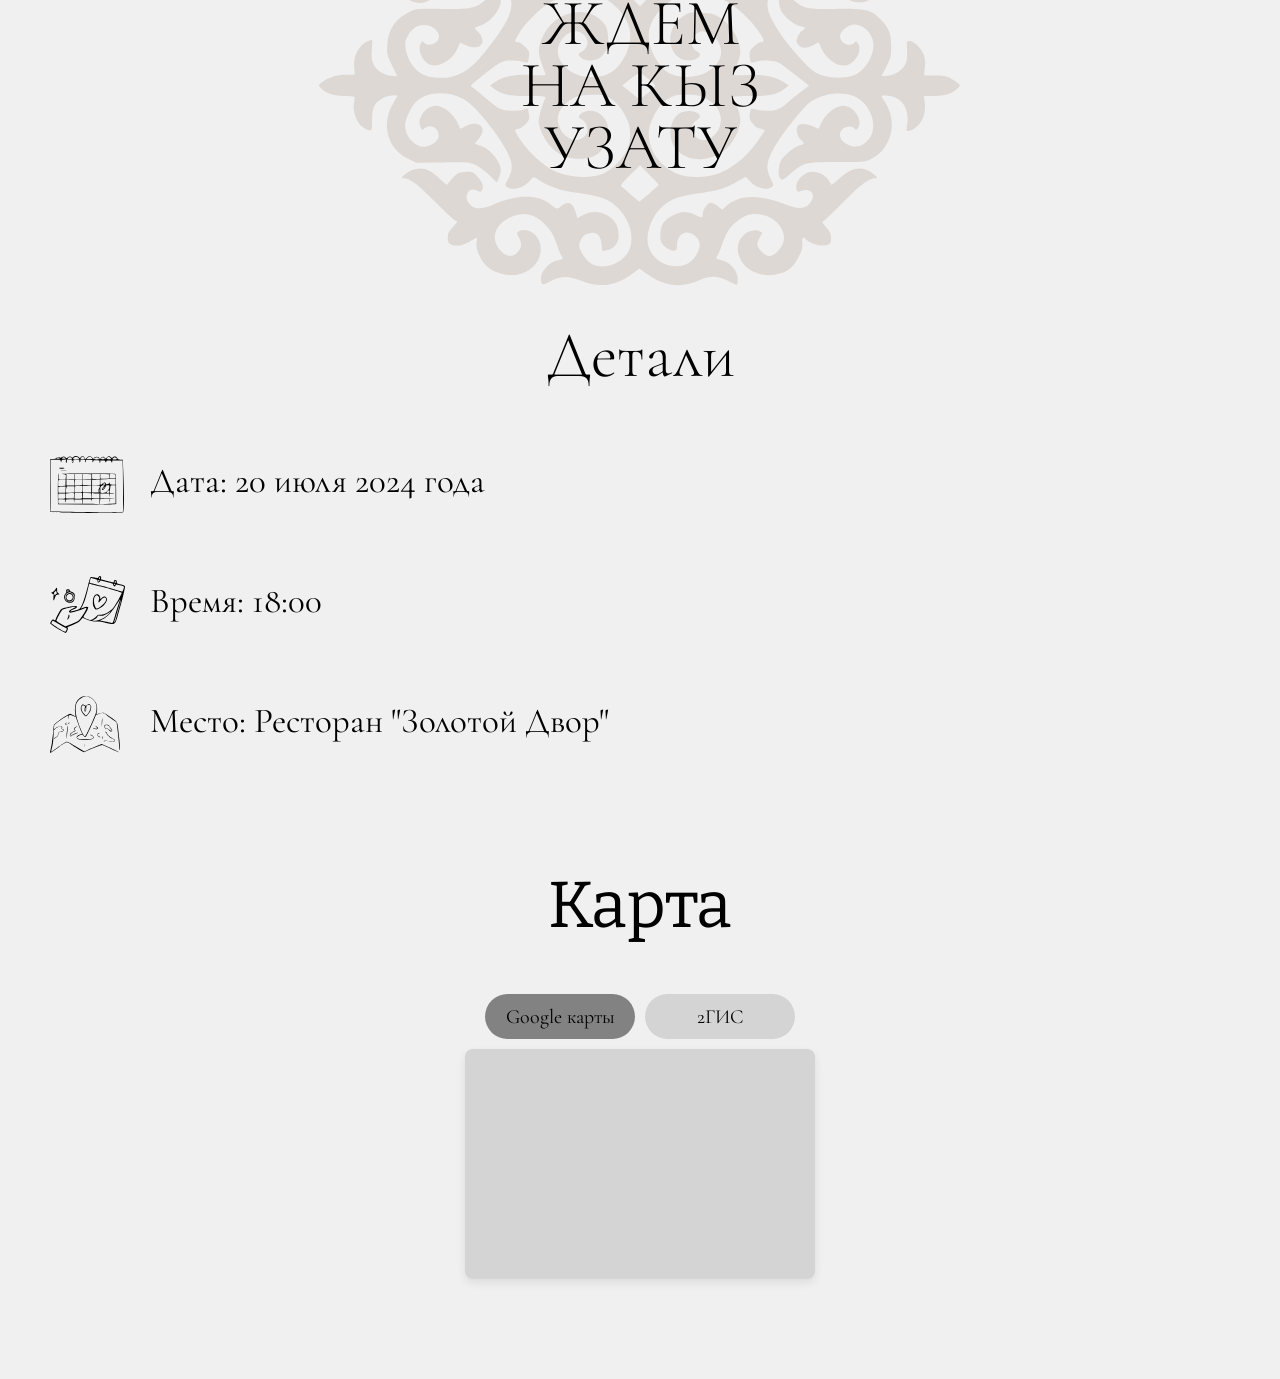
==== commit 88d5cd78: "Implement map section with buttons for Google Maps and 2GIS, and enhance styling" ====
--- a/index.html
+++ b/index.html
@@ -76,12 +76,47 @@
 
     <!-- карта -->
     <div class="variable-box">
-        <h2 class="details-title-map">Карта</h2>
-        <button>Google карты</button>
-        <button>2гис</button>
-        <div class="map-container">
-            <iframe src="https://www.google.com/maps/embed?pb=!1m18!1m12!1m3!1d2244.1234567890123!2d37.6173!3d55.7558!2m3!1f0!2f0!3f0!3m2!1i1024!2i768!4f13.1!3m3!1m2!1s0x46b54a1234567890%3A0xabcdef1234567890!2sРесторан%20%22Золотой%20Двор%22!5e0!3m2!1sru!2sru!4v1700000000000" width="600" height="450" style="border:0;" allowfullscreen="" loading="lazy"></iframe>
-        </div>
+        <section class="map-section">
+
+            <h2 class="details-title-map">Карта</h2>
+
+            <div class="map-buttons">
+
+                <button 
+                    class="map-btn active"
+                    onclick="showGoogleMap(); setActiveButton(this)">
+
+                    Google карты
+
+                </button>
+
+                
+                <button 
+                    class="map-btn"
+                    onclick="show2GISMap(); setActiveButton(this)">
+
+                    2ГИС
+
+                </button>
+
+            </div>
+
+            <a id="mapLink" href="#" target="_blank">
+
+                <div class="map-container">
+
+                    <iframe
+                        id="mapFrame"
+                        src=""
+                        allowfullscreen=""
+                        loading="lazy">
+                    </iframe>
+
+                </div>
+
+            </a>
+
+        </section>
     </div>
 
     <script src="script.js"></script>
--- a/init.css
+++ b/init.css
@@ -586,25 +586,86 @@
     background-image: url("assets/images/place-icone.svg");
 }
 /* ----карта--------- */
+/* ---------- Секция ---------- */
+
+.map-section{
+    padding: 40px 20px 100px;
+
+    display: flex;
+    flex-direction: column;
+    align-items: center;
+}
+
+/* ---------- Заголовок ---------- */
+
 .details-title-map{
-    font-family: var(--paargraph); 
-    text-transform: capitalize; 
-    font-weight: 400; 
-    font-size: 65px; 
-    /* line-height: 40px;  */
-    text-align: center; 
-    margin: 100px 0 50px 0; 
-}
+    font-family: var(--paargraph);
+
+    font-weight: 400;
+    font-size: 65px;
+
+    text-align: center;
+
+    margin-bottom: 50px;
+}
+
+/* ---------- Кнопки ---------- */
+
+.map-buttons{
+    display: flex;
+    gap: 10px;
+
+    margin-bottom: 10px;
+}
+
+.map-btn{
+    width: 150px;
+    height: 45px;
+
+    border: none;
+    border-radius: 50px;
+
+    background-color: #d4d4d4;
+
+    font-family: var(--solo-text);
+    font-size: 20px;
+
+    cursor: pointer;
+
+    transition: 0.3s ease;
+}
+
+.map-btn:hover{
+    background-color: #c5c5c5;
+}
+.map-btn.active{
+    background-color: #828282;
+}
+/* ---------- Карта ---------- */
+
 .map-container{
+    width: 350px;
+    height: 230px;
+
+    overflow: hidden;
+
+    border-radius: 8px;
+
+    background-color: #d4d4d4;
+
+    box-shadow: 0 4px 10px rgba(0,0,0,0.08);
+}
+
+.map-container iframe{
     width: 100%;
-    height: auto;
-    display: flex;
-    justify-content: center;
-    margin: 10px 0 100px 0;
-    border-radius: 23px;
-}
-
-
+    height: 100%;
+
+    border: none;
+
+    display: block;
+
+    pointer-events: none;
+}
 /* -------------------------------------------- */
 /* ----------Адаптив------ */
 /* ну на всякий */
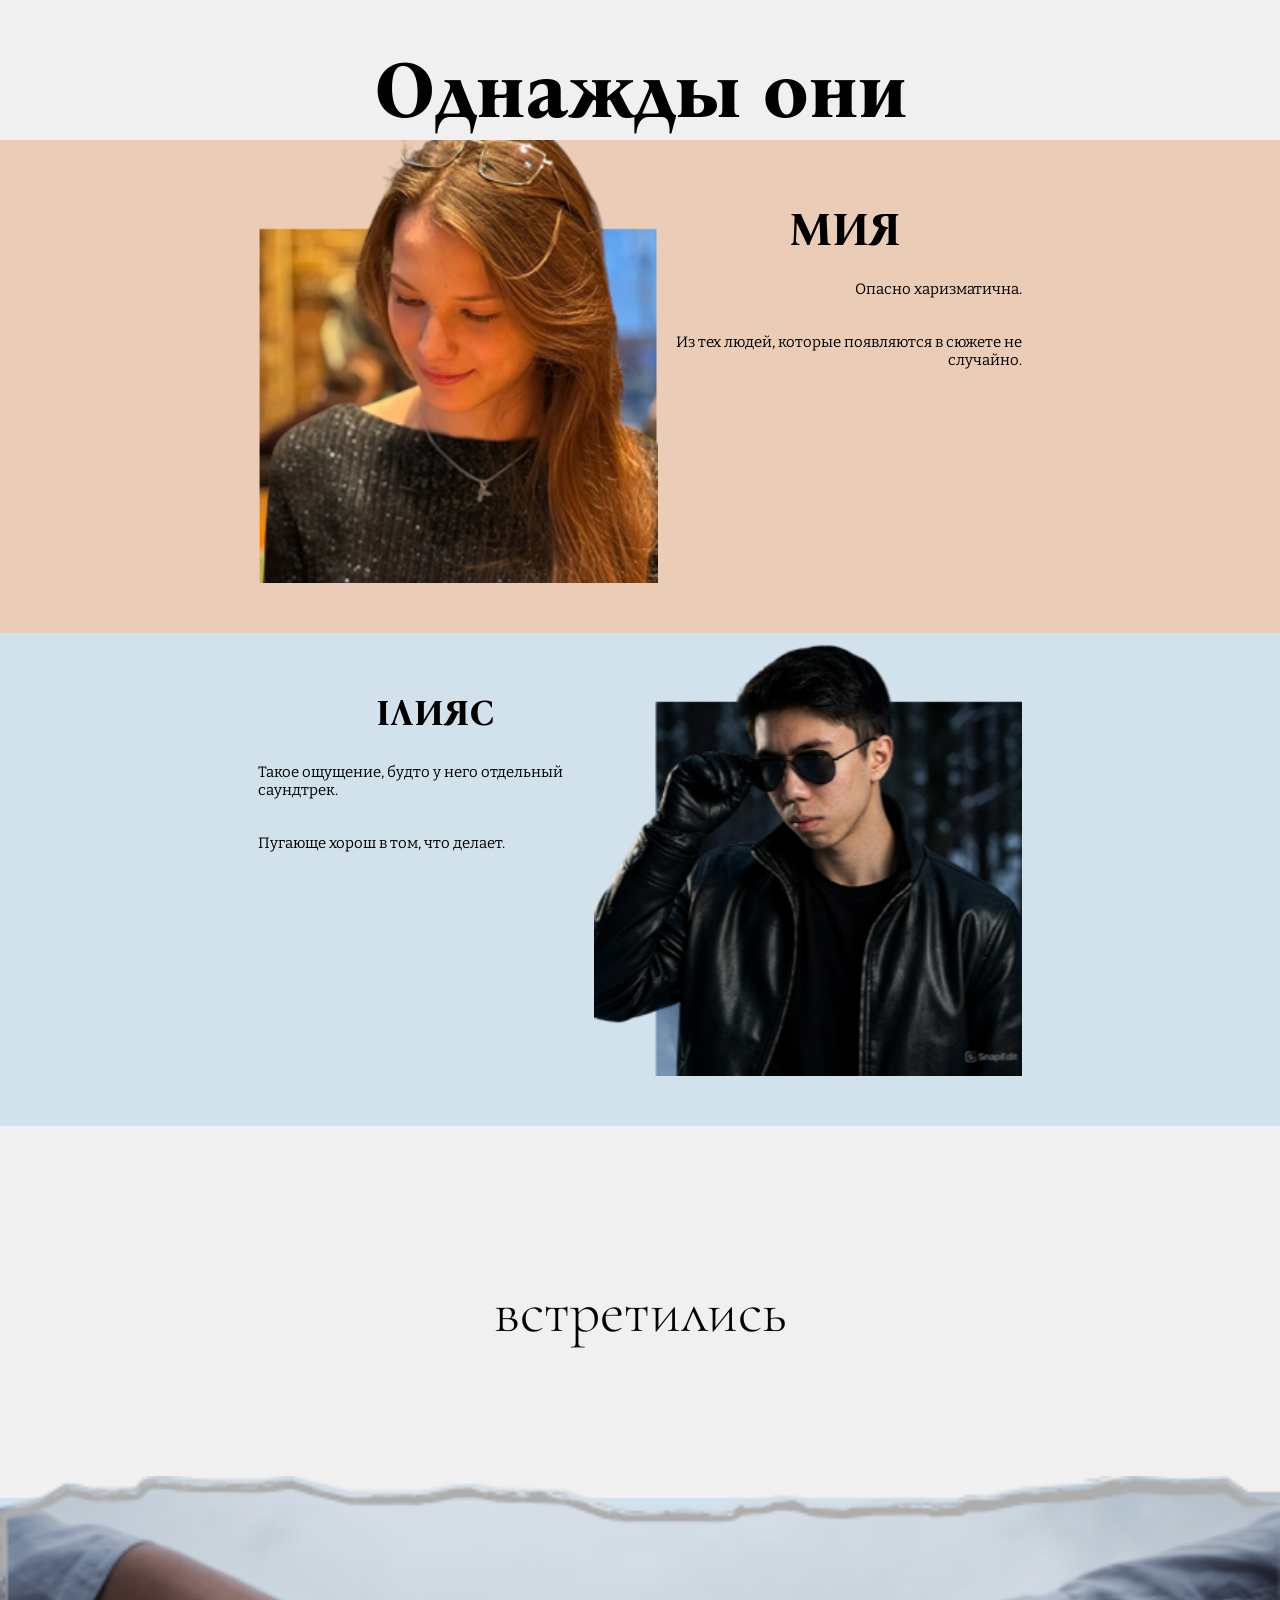
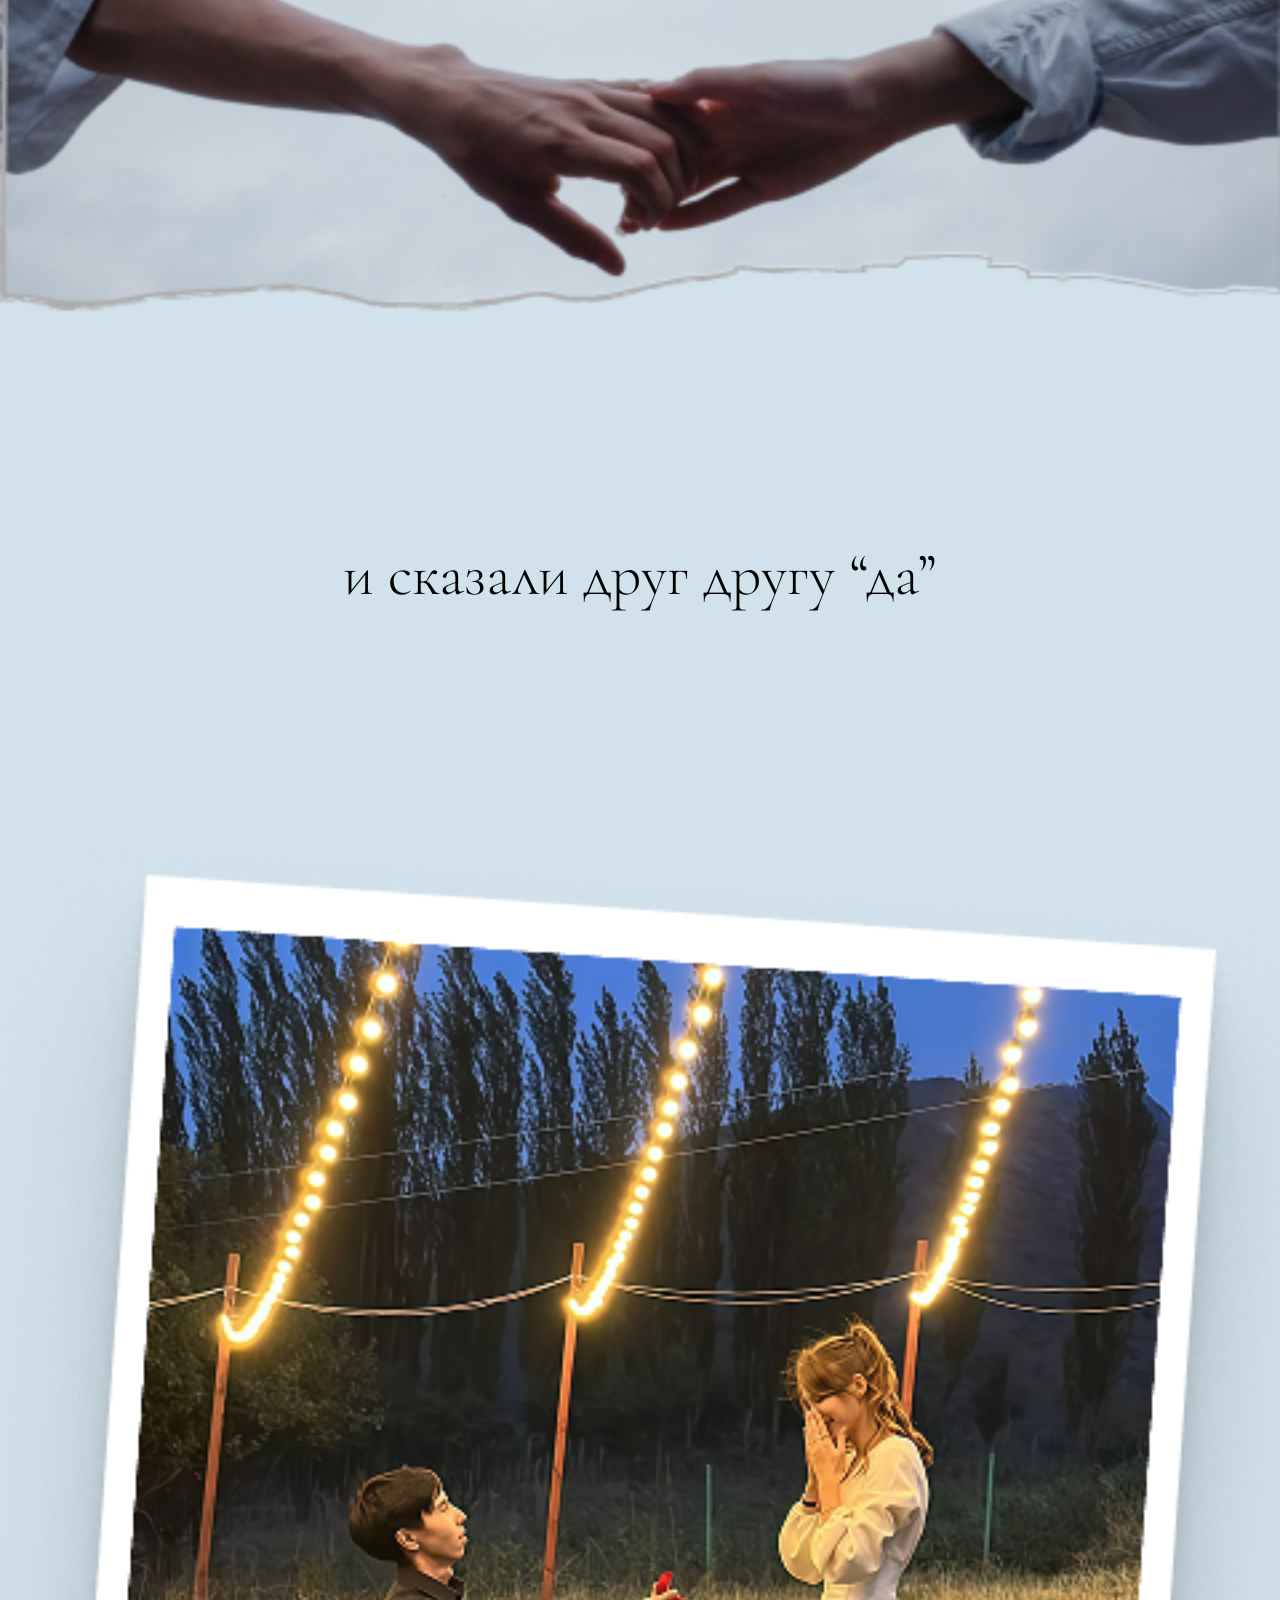
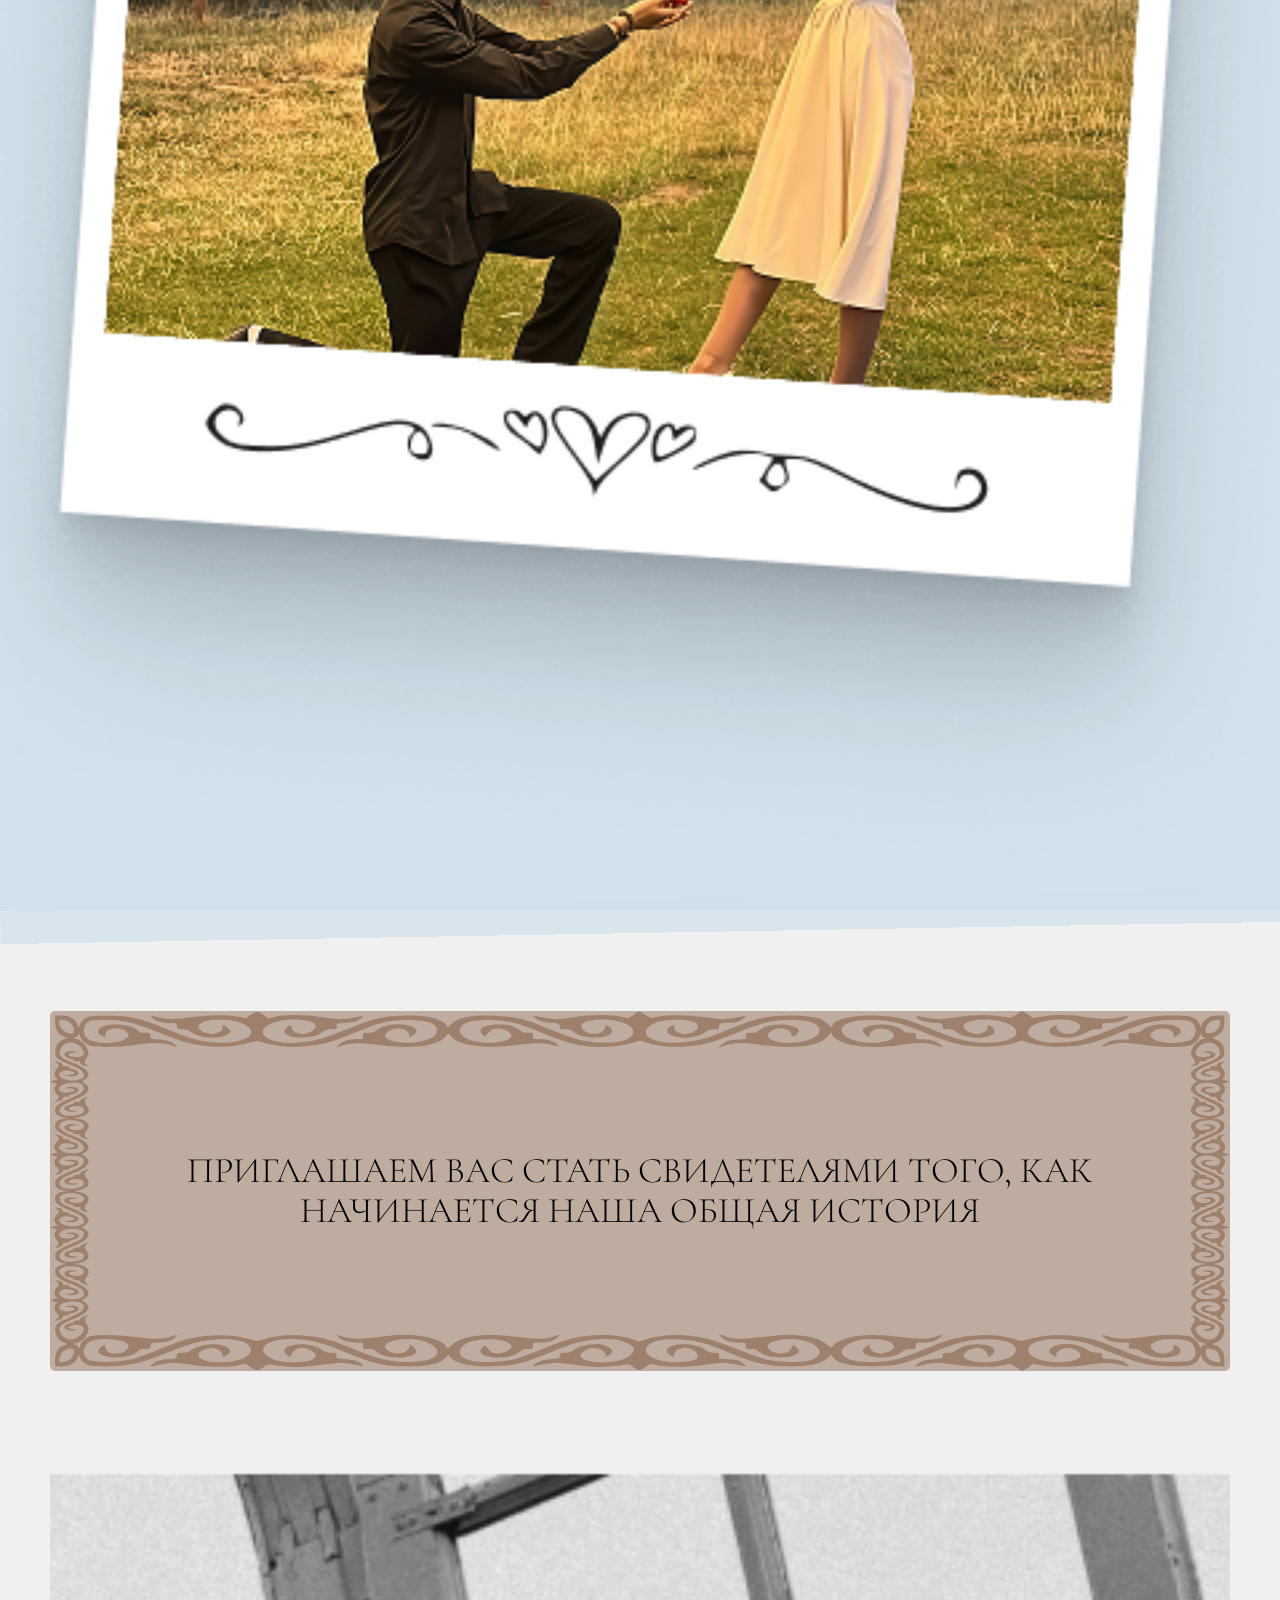
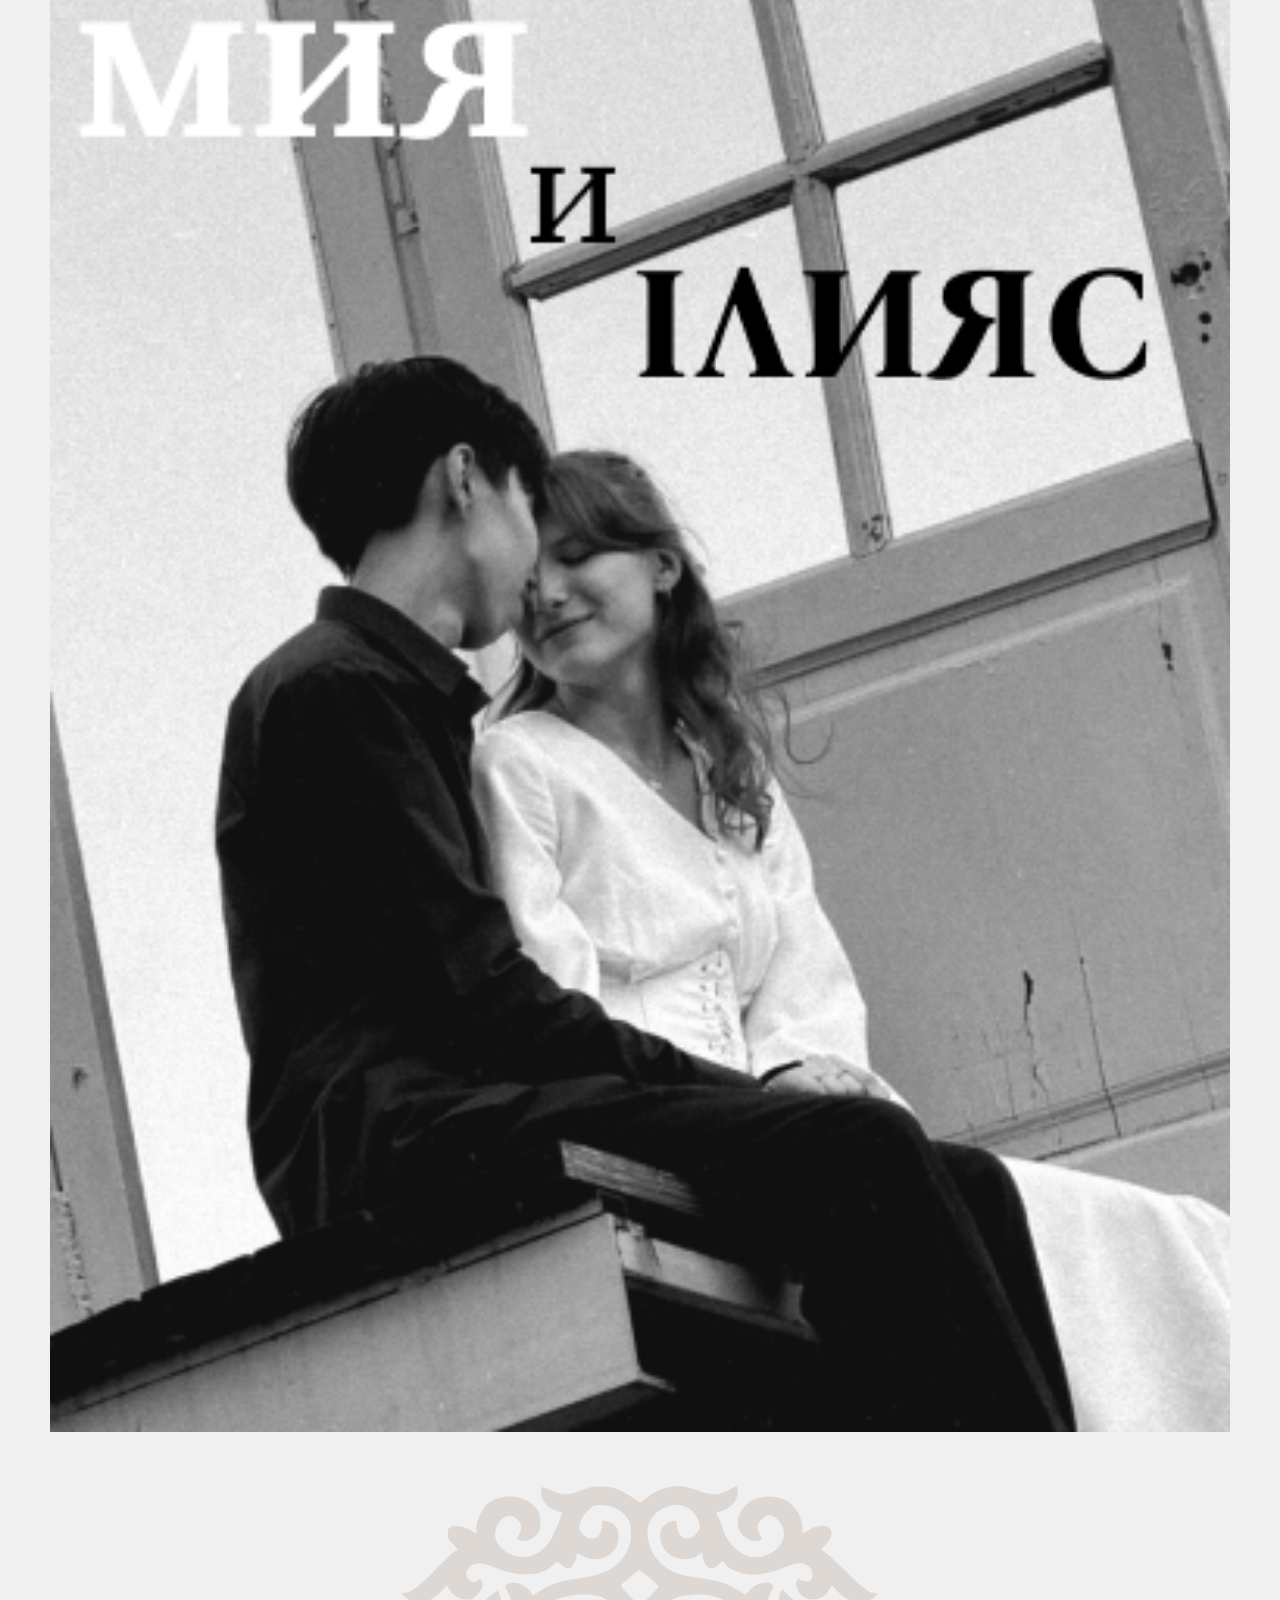
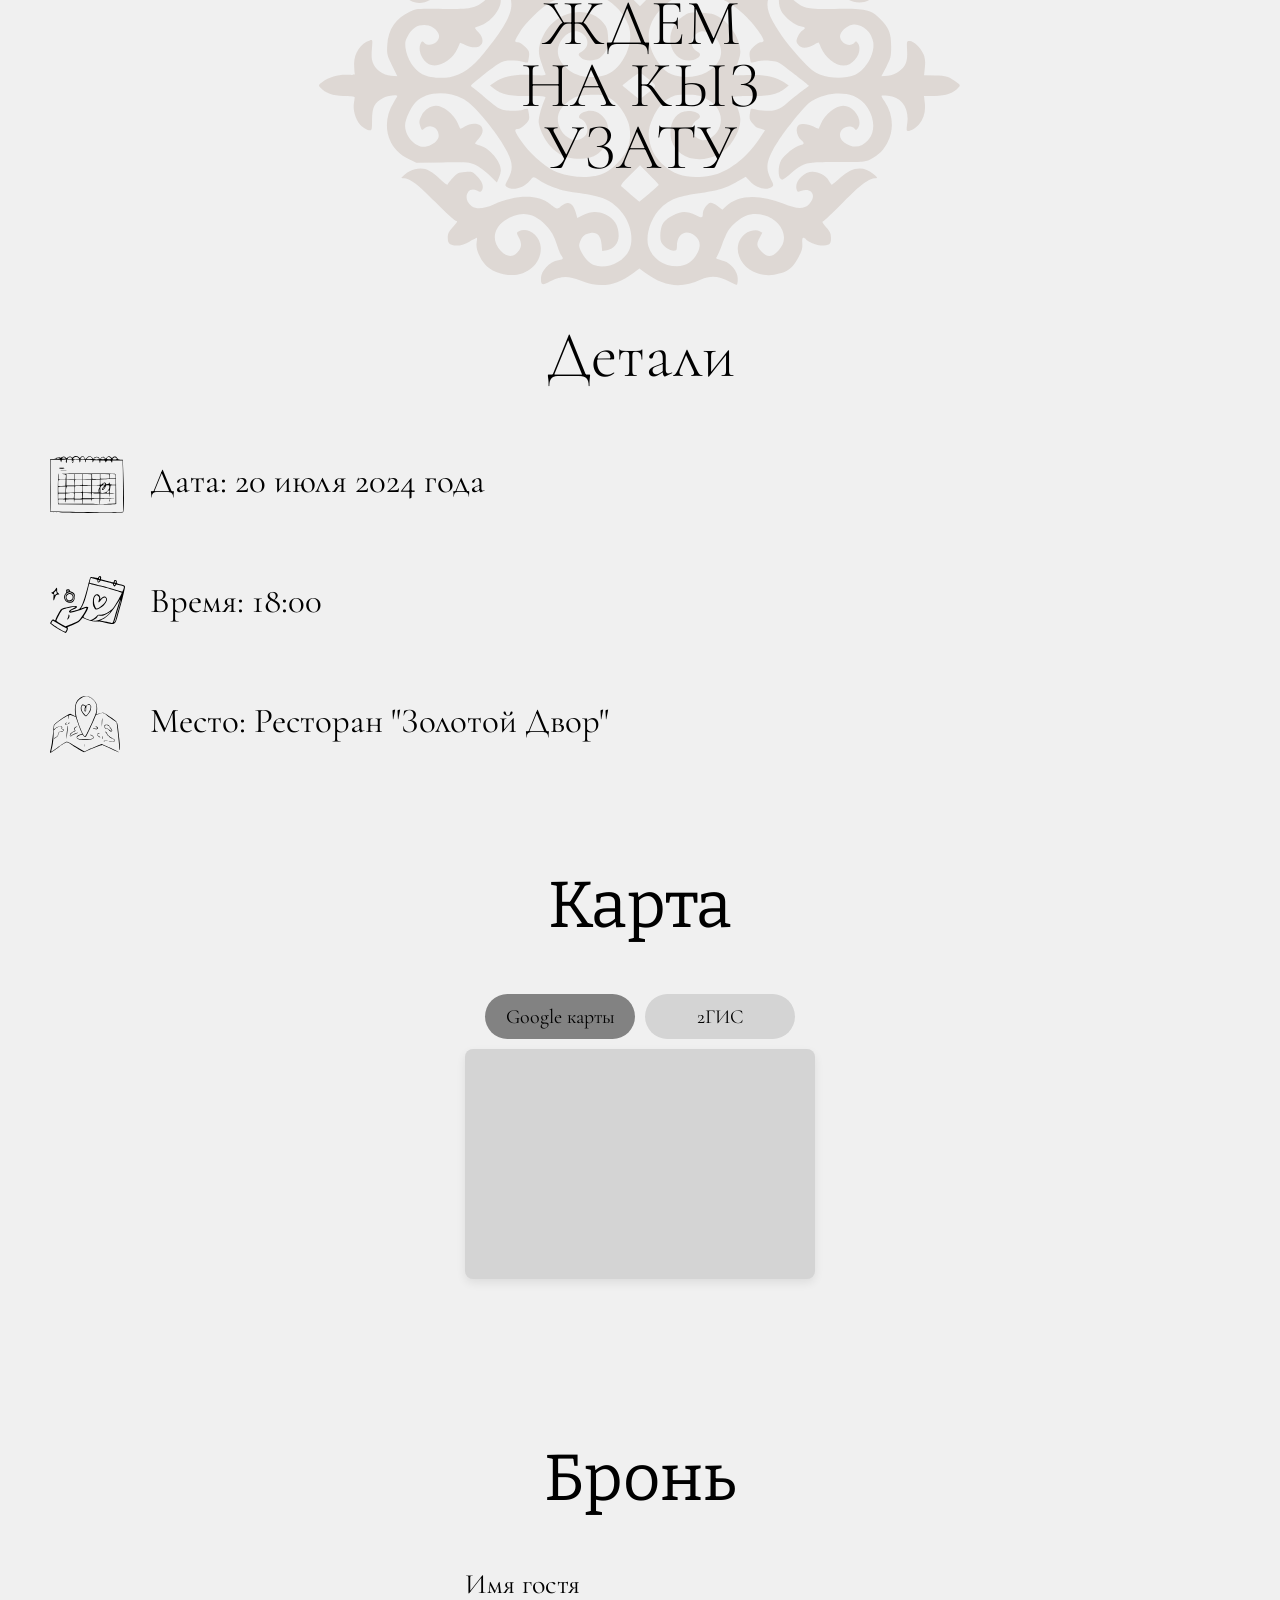
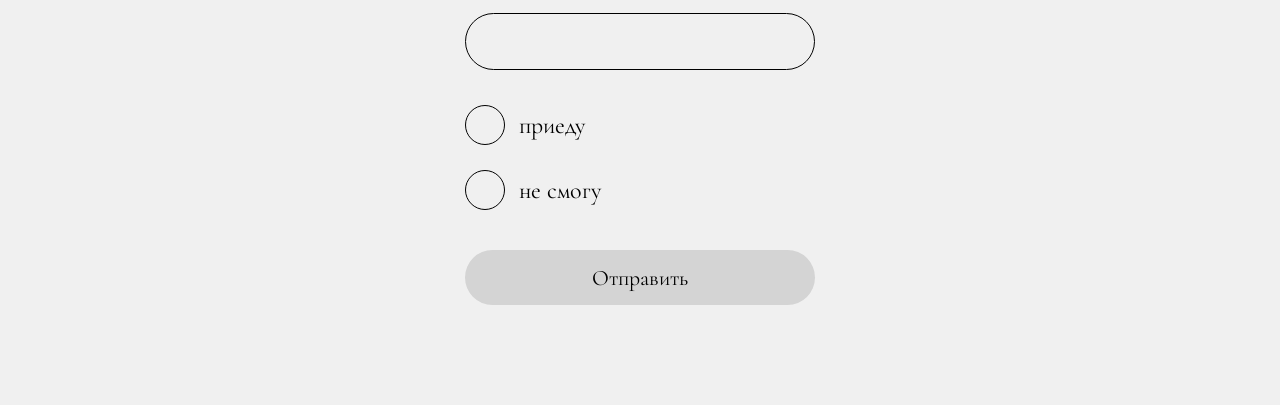
==== commit 6ee3b8b5: "Add booking section with form and integrate Telegram bot for submissions" ====
--- a/index.html
+++ b/index.html
@@ -118,6 +118,77 @@
 
         </section>
     </div>
+    <section class="booking-section">
+
+        <h2 class="booking-title">Бронь</h2>
+
+        <form class="booking-form" id="bookingForm">
+
+            <!-- Имя -->
+
+            <label class="booking-label">
+                Имя гостя
+            </label>
+
+            <input
+                type="text"
+                id="guestName"
+                class="booking-input"
+                placeholder=""
+                required>
+
+            <!-- Варианты -->
+
+            <div class="radio-group">
+
+                <label class="radio-option">
+
+                    <input
+                        type="radio"
+                        name="attendance"
+                        value="Приеду"
+                        required>
+
+                    <span class="custom-radio"></span>
+
+                    <span class="radio-text">
+                        приеду
+                    </span>
+
+                </label>
+
+                <label class="radio-option">
+
+                    <input
+                        type="radio"
+                        name="attendance"
+                        value="Не смогу">
+
+                    <span class="custom-radio"></span>
+
+                    <span class="radio-text">
+                        не смогу
+                    </span>
+
+                </label>
+
+            </div>
+
+            <!-- Кнопка -->
+
+            <button type="submit" class="booking-btn">
+                Отправить
+            </button>
+
+            <!-- Сообщение -->
+
+            <p class="success-message" id="successMessage">
+                Спасибо ✨ Будем ждать вас
+            </p>
+
+        </form>
+
+    </section>
 
     <script src="script.js"></script>
 </body>
--- a/init.css
+++ b/init.css
@@ -666,6 +666,166 @@
 
     pointer-events: none;
 }
+/* ---------- Секция ---------- */
+
+.booking-section{
+    padding: 60px 20px 100px;
+
+    display: flex;
+    flex-direction: column;
+    align-items: center;
+}
+
+/* ---------- Заголовок ---------- */
+
+.booking-title{
+    font-family: var(--paargraph);
+
+    font-size: 65px;
+    font-weight: 400;
+
+    margin-bottom: 50px;
+}
+
+/* ---------- Форма ---------- */
+
+.booking-form{
+    width: 100%;
+    max-width: 350px;
+
+    display: flex;
+    flex-direction: column;
+}
+
+/* ---------- Label ---------- */
+
+.booking-label{
+    font-family: var(--solo-text);
+
+    font-size: 28px;
+
+    margin-bottom: 12px;
+}
+
+/* ---------- Input ---------- */
+
+.booking-input{
+    /* width: 100%; */
+    height: 55px;
+
+    border-radius: 50px;
+    border: 1px solid #000;
+
+    background: transparent;
+
+    padding: 0 25px;
+
+    font-size: 22px;
+    font-family: var(--solo-text);
+
+    outline: none;
+
+    margin-bottom: 35px;
+}
+
+/* ---------- Radio ---------- */
+
+.radio-group{
+    display: flex;
+    flex-direction: column;
+    gap: 25px;
+}
+
+/* скрываем стандартный radio */
+
+.radio-option input{
+    display: none;
+}
+
+.radio-option{
+    display: flex;
+    align-items: center;
+    gap: 14px;
+
+    cursor: pointer;
+}
+
+/* кастомный radio */
+
+.custom-radio{
+    width: 38px;
+    height: 38px;
+
+    border: 1px solid #000;
+    border-radius: 50%;
+
+    position: relative;
+
+    transition: 0.3s ease;
+}
+
+/* точка внутри */
+
+.radio-option input:checked + .custom-radio::after{
+    content: "";
+
+    width: 18px;
+    height: 18px;
+
+    background: #000;
+
+    border-radius: 50%;
+
+    position: absolute;
+
+    top: 50%;
+    left: 50%;
+
+    transform: translate(-50%, -50%);
+}
+
+.radio-text{
+    font-family: var(--solo-text);
+
+    font-size: 24px;
+}
+
+/* ---------- Кнопка ---------- */
+
+.booking-btn{
+    margin-top: 40px;
+
+    height: 55px;
+
+    border: none;
+    border-radius: 50px;
+
+    background: #d4d4d4;
+
+    font-family: var(--solo-text);
+    font-size: 22px;
+
+    cursor: pointer;
+
+    transition: 0.3s ease;
+}
+
+.booking-btn:hover{
+    background: #c3c3c3;
+}
+
+/* ---------- Success ---------- */
+
+.success-message{
+    display: none;
+
+    margin-top: 25px;
+
+    text-align: center;
+
+    font-family: var(--solo-text);
+    font-size: 20px;
+}
 /* -------------------------------------------- */
 /* ----------Адаптив------ */
 /* ну на всякий */
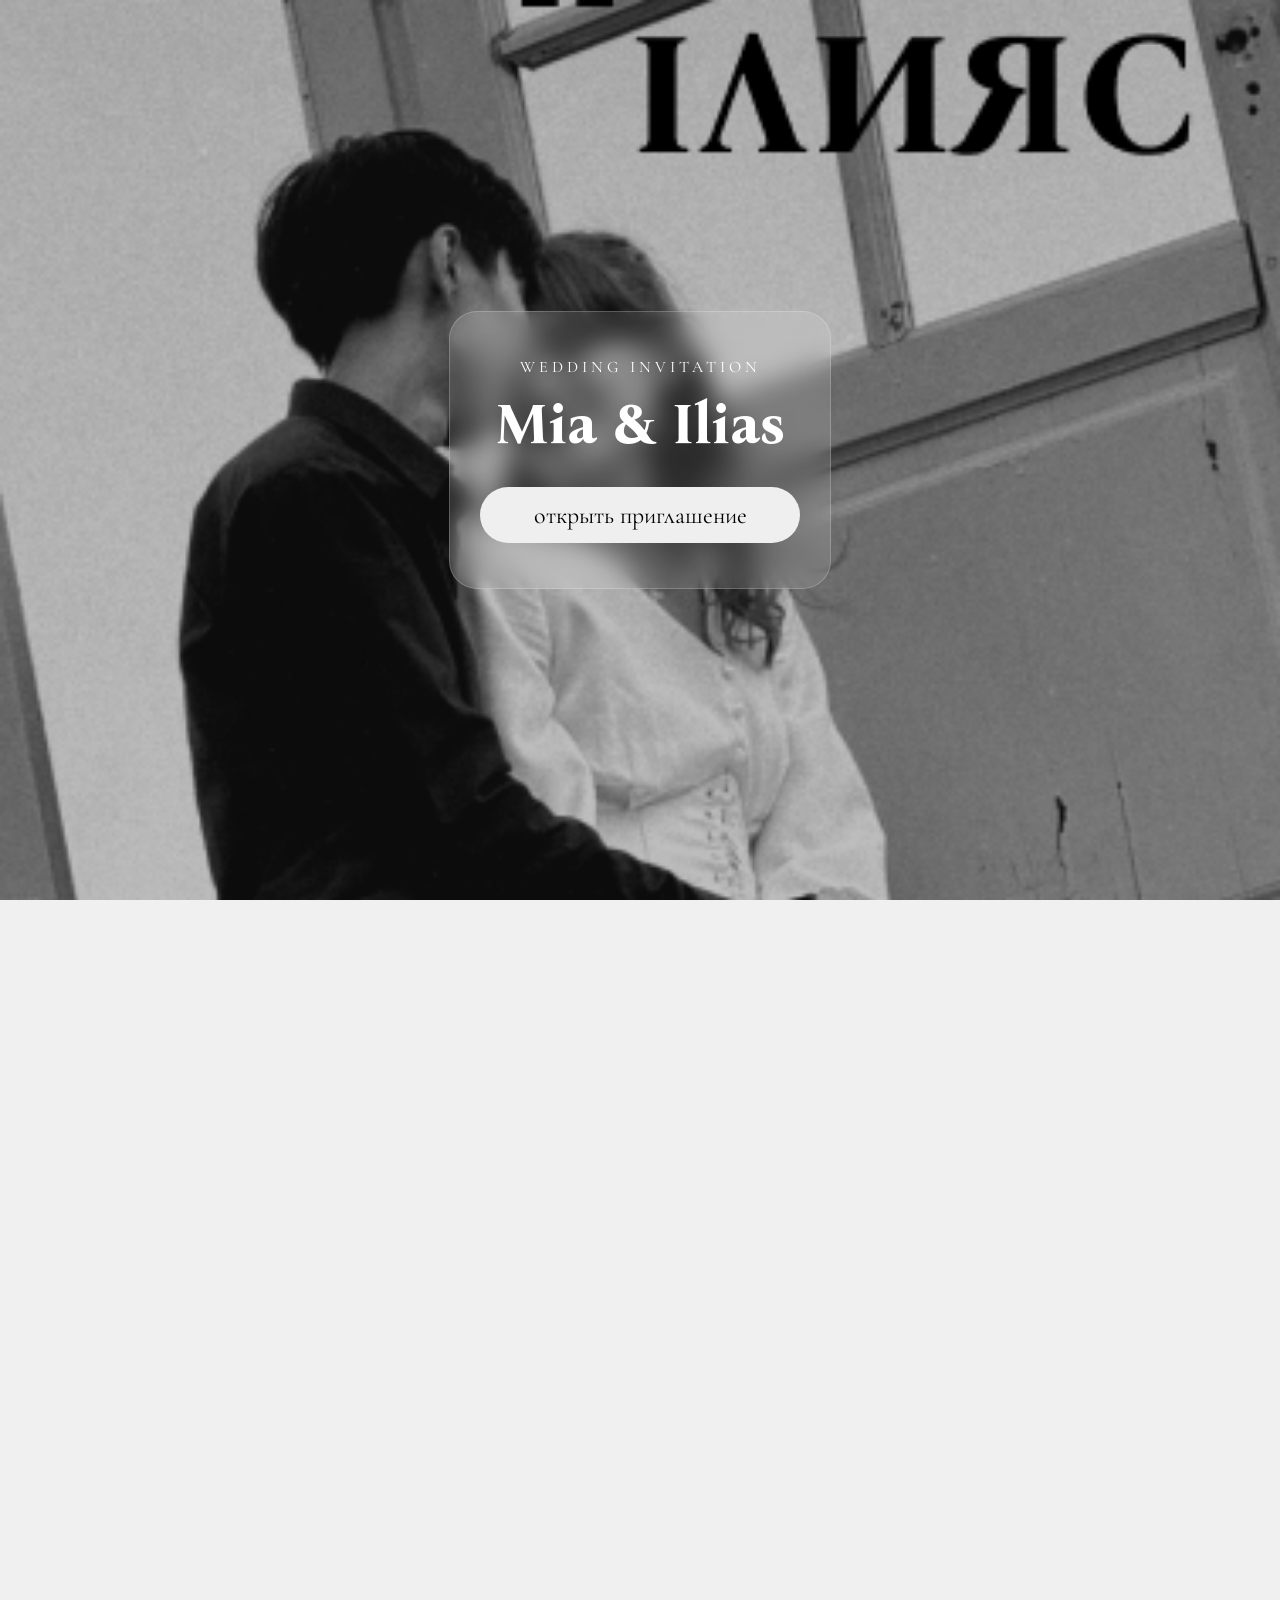
==== commit 9210da1c: "Implement code changes to enhance functionality and improve performance" ====
--- a/index.html
+++ b/index.html
@@ -3,192 +3,228 @@
 <head>
     <meta charset="UTF-8">
     <meta name="viewport" content="width=device-width, initial-scale=1.0">
+    <link rel="icon" type="image/x-icon" href="assets/images/favicon-1.ico">
     <link rel="stylesheet" href="init.css">
     <title>Love-story_Mia&Ilias</title>
 </head>
 <body>
-
-    <h1>Однажды они</h1>
-    <div class="mia-card-body">
-        <div class="variable-box">
-            <div class="card-mia">
-                <div class="gallery-mia">
-                    <img class="i" src="assets/images/мия-1111 2.png" alt="Mia">
-                    <img class="i" src="assets/images/мия-111 12.png" alt="Mia">
-                    <img class="i-last" src="assets/images/big-post-m.png" alt="Mia">
-                </div>
-                <div class="text-card-r">
-                    <h2 class="h-m">мия</h2>
-                    <p class="paragraph">Опасно харизматична.</p>
-                    <p class="paragraph">Из тех людей, которые появляются в сюжете не случайно.</p>
-                </div>
-            </div>
-        </div>
+    <div class="intro-screen" id="introScreen">
+
+        <div class="intro-card">
+
+            <p class="intro-subtitle">
+                wedding invitation
+            </p>
+
+            <h2 class="intro-title">
+                Mia & Ilias
+            </h2>
+
+            <button class="open-btn" onclick="openInvitation()">
+                открыть приглашение
+            </button>
+
+            <div class="lang-select" id="langSelect">
+
+                <button onclick="chooseLanguage('ru')">
+                    Русский
+                </button>
+
+                <button onclick="chooseLanguage('kz')">
+                    Қазақша
+                </button>
+
+            </div>
+
+        </div>
+
     </div>
-    <div class="ilias-card-body">
-        <div class="variable-box">
-            <div class="card-ilias">
-                <div class="text-card-l">
-                    <h2 class="h-i">ілияс</h2>
-                    <p class="paragraph">Такое ощущение, будто у него отдельный саундтрек.</p>
-                    <p class="paragraph">Пугающе хорош в том, что делает.</p>
-                </div>
-                <div class="gallery-ilias">
-                    <img class="a" src="assets/images/ilias-1.png" alt="Ilias">
-                    <img class="a" src="assets/images/ilias-11.png" alt="Ilias">
-                    <img class="a-last" src="assets/images/big-post-i.png" alt="Ilias">
-                </div>
-            </div>
-        </div>
-    </div>
-    <div class="variable-box">
-        <h2 class="solo-text">встретились</h2>
-    </div>
-    <div class="blue-paper">
-        <img src="assets/images/hands.png" alt="Руки" class="hands">
-        <div class="variable-box">
-            <h2 class="solo-text">и сказали друг другу “да”</h2>
-        </div>
-        <img src="assets/images/фото-рамка.png" alt="фото рамка" class="photo-frame">
-    </div>
-    <div class="variable-box">
-        <div class="invitation">
-            <p class="invitation-text">приглашаем вас стать свидетелями того, как начинается наша общая история</p>
-        </div>
-        <img src="assets/images/photo-poster.png" alt="постер" class="photo-poster">
-    </div>
-    <div class="variable-box">
-        <div class="invitation-ornament">
-            <img src="assets/images/ornament.svg" class="ornament">
-            <p class="invitation-text-act">Ждем на кыз узату</p>
-        </div>
-    </div>
-
-    <!-- Детали -->
-    <div class="variable-box">
-        <h2 class="details-title">Детали</h2>
-        <ul class="detail">
-            <li class="detail-date">Дата: 20 июля 2024 года</li>
-            <li class="detail-time">Время: 18:00</li>
-            <li class="detail-location">Место: Ресторан "Золотой Двор"</li>
-        </ul>
-    </div>
-
-    <!-- карта -->
-    <div class="variable-box">
-        <section class="map-section">
-
-            <h2 class="details-title-map">Карта</h2>
-
-            <div class="map-buttons">
-
-                <button 
-                    class="map-btn active"
-                    onclick="showGoogleMap(); setActiveButton(this)">
-
-                    Google карты
-
+
+    <div id="mainContent" class="hidden-site">
+        <h1 data-lang="mainTitle">Однажды они</h1>
+        <div class="mia-card-body">
+            <div class="variable-box">
+                <div class="card-mia">
+                    <div class="gallery-mia">
+                        <img class="i" src="assets/images/мия-1111 2.png" alt="Mia">
+                        <img class="i" src="assets/images/мия-111 12.png" alt="Mia">
+                        <img class="i-last" src="assets/images/big-post-m.png" alt="Mia">
+                    </div>
+                    <div class="text-card-r">
+                        <h2 data-lang="mia" class="h-m">мия</h2>
+                        <p data-lang="miaDescription" class="paragraph">Опасно харизматична.</p>
+                        <p data-lang="miaDetail" class="paragraph">Из тех людей, которые появляются в сюжете не случайно.</p>
+                    </div>
+                </div>
+            </div>
+        </div>
+        <div class="ilias-card-body">
+            <div class="variable-box">
+                <div class="card-ilias">
+                    <div class="text-card-l">
+                        <h2 data-lang="ilias" class="h-i">Ильяс</h2>
+                        <p data-lang="iliasDescription" class="paragraph">Такое ощущение, будто у него отдельный саундтрек.</p>
+                        <p data-lang="iliasDetail" class="paragraph">Пугающе хорош в том, что делает.</p>
+                    </div>
+                    <div class="gallery-ilias">
+                        <img class="a" src="assets/images/ilias-1.png" alt="Ilias">
+                        <img class="a" src="assets/images/ilias-11.png" alt="Ilias">
+                        <img class="a-last" src="assets/images/big-post-i.png" alt="Ilias">
+                    </div>
+                </div>
+            </div>
+        </div>
+        <div class="variable-box">
+            <h2 data-lang="met" class="solo-text">встретились</h2>
+        </div>
+        <div class="blue-paper">
+            <img src="assets/images/hands.png" alt="Руки" class="hands">
+            <div class="variable-box">
+                <h2 data-lang="saidYes" class="solo-text">и сказали друг другу “да”</h2>
+            </div>
+            <img src="assets/images/фото-рамка.png" alt="фото рамка" class="photo-frame">
+        </div>
+        <div class="variable-box">
+            <div class="invitation">
+                <p class="invitation-text">приглашаем вас стать свидетелями того, как начинается наша общая история</p>
+            </div>
+            <img src="assets/images/photo-poster.png" alt="постер" class="photo-poster">
+        </div>
+        <div class="variable-box">
+            <div class="invitation-ornament">
+                <img src="assets/images/ornament.svg" class="ornament">
+                <p data-lang="invitationTextAct" class="invitation-text-act">Ждем на кыз узату</p>
+            </div>
+        </div>
+
+        <!-- Детали -->
+        <div class="variable-box">
+            <h2 data-lang="detailsTitle" class="details-title">Детали</h2>
+            <ul class="detail">
+                <li data-lang="detailDate" class="detail-date">Дата: 20 июля 2024 года</li>
+                <li data-lang="detailTime" class="detail-time">Время: 18:00</li>
+                <li data-lang="detailLocation" class="detail-location">Место: Ресторан "Золотой Двор"</li>
+            </ul>
+        </div>
+
+        <!-- карта -->
+        <div class="variable-box">
+            <section class="map-section">
+
+                <h2 class="details-title-map">Карта</h2>
+
+                <div class="map-buttons">
+
+                    <button 
+                        class="map-btn active"
+                        onclick="showGoogleMap(); setActiveButton(this)">
+
+                        Google карты
+
+                    </button>
+
+                    
+                    <button 
+                        class="map-btn"
+                        onclick="show2GISMap(); setActiveButton(this)">
+
+                        2ГИС
+
+                    </button>
+
+                </div>
+
+                <a id="mapLink" href="#" target="_blank">
+
+                    <div class="map-container">
+
+                        <iframe
+                            id="mapFrame"
+                            src=""
+                            allowfullscreen=""
+                            loading="lazy">
+                        </iframe>
+
+                    </div>
+
+                </a>
+
+            </section>
+        </div>
+        <section class="booking-section">
+
+            <h2 class="booking-title">Бронь</h2>
+
+            <form class="booking-form" id="bookingForm">
+
+                <!-- Имя -->
+
+                <label data-lang="guestName" class="booking-label">
+                    Имя гостя
+                </label>
+
+                <input
+                    type="text"
+                    id="guestName"
+                    class="booking-input"
+                    data-placeholder="guestName"
+                    required>
+
+                <!-- Варианты -->
+
+                <div class="radio-group">
+
+                    <label class="radio-option">
+
+                        <input
+                            type="radio"
+                            name="attendance"
+                            value="Приеду"
+                            required>
+
+                        <span class="custom-radio"></span>
+
+                        <span data-lang="mayAttend" class="radio-text">
+                            приеду
+                        </span>
+
+                    </label>
+
+                    <label class="radio-option">
+
+                        <input
+                            type="radio"
+                            name="attendance"
+                            value="Не смогу">
+
+                        <span class="custom-radio"></span>
+
+                        <span data-lang="cannotAttend" class="radio-text">
+                            не смогу
+                        </span>
+
+                    </label>
+
+                </div>
+
+                <!-- Кнопка -->
+
+                <button type="submit" class="booking-btn">
+                    <span data-lang="submitBooking">
+                        Отправить
+                    </span>
                 </button>
 
-                
-                <button 
-                    class="map-btn"
-                    onclick="show2GISMap(); setActiveButton(this)">
-
-                    2ГИС
-
-                </button>
-
-            </div>
-
-            <a id="mapLink" href="#" target="_blank">
-
-                <div class="map-container">
-
-                    <iframe
-                        id="mapFrame"
-                        src=""
-                        allowfullscreen=""
-                        loading="lazy">
-                    </iframe>
-
-                </div>
-
-            </a>
+                <!-- Сообщение -->
+
+                <p data-lang="successMessage" class="success-message" id="successMessage">
+                    Спасибо ✨ Будем ждать вас
+                </p>
+
+            </form>
 
         </section>
     </div>
-    <section class="booking-section">
-
-        <h2 class="booking-title">Бронь</h2>
-
-        <form class="booking-form" id="bookingForm">
-
-            <!-- Имя -->
-
-            <label class="booking-label">
-                Имя гостя
-            </label>
-
-            <input
-                type="text"
-                id="guestName"
-                class="booking-input"
-                placeholder=""
-                required>
-
-            <!-- Варианты -->
-
-            <div class="radio-group">
-
-                <label class="radio-option">
-
-                    <input
-                        type="radio"
-                        name="attendance"
-                        value="Приеду"
-                        required>
-
-                    <span class="custom-radio"></span>
-
-                    <span class="radio-text">
-                        приеду
-                    </span>
-
-                </label>
-
-                <label class="radio-option">
-
-                    <input
-                        type="radio"
-                        name="attendance"
-                        value="Не смогу">
-
-                    <span class="custom-radio"></span>
-
-                    <span class="radio-text">
-                        не смогу
-                    </span>
-
-                </label>
-
-            </div>
-
-            <!-- Кнопка -->
-
-            <button type="submit" class="booking-btn">
-                Отправить
-            </button>
-
-            <!-- Сообщение -->
-
-            <p class="success-message" id="successMessage">
-                Спасибо ✨ Будем ждать вас
-            </p>
-
-        </form>
-
-    </section>
 
     <script src="script.js"></script>
 </body>
--- a/init.css
+++ b/init.css
@@ -26,6 +26,7 @@
     scroll-behavior: smooth;
     display: flex;
     flex-direction: column;
+    overflow: hidden;
 }
 
 .variable-box{
@@ -33,8 +34,155 @@
     
 }
 
-
-
+/* ---------- INTRO SCREEN ---------- */
+
+.intro-screen{
+    position: fixed;
+    inset: 0;
+
+    background:
+    linear-gradient(
+        rgba(0,0,0,0.25),
+        rgba(0,0,0,0.25)
+    ),
+    url("assets/images/photo-poster.png");
+
+    background-size: cover;
+    background-position: center;
+
+    display: flex;
+    justify-content: center;
+    align-items: center;
+
+    z-index: 9999;
+
+    transition: opacity 1.2s ease,
+                visibility 1.2s ease;
+}
+
+.intro-screen.hide{
+    opacity: 0;
+    visibility: hidden;
+}
+
+.intro-card{
+    width: 320px;
+
+    padding: 45px 30px;
+
+    backdrop-filter: blur(12px);
+
+    background: rgba(255,255,255,0.12);
+
+    border: 1px solid rgba(255,255,255,0.2);
+
+    border-radius: 28px;
+
+    text-align: center;
+
+    animation: introAppear 1.5s ease;
+}
+
+@keyframes introAppear{
+
+    from{
+        opacity: 0;
+        transform: translateY(40px);
+    }
+
+    to{
+        opacity: 1;
+        transform: translateY(0);
+    }
+}
+
+.intro-subtitle{
+    font-family: var(--solo-text);
+
+    color: white;
+
+    letter-spacing: 4px;
+
+    margin-bottom: 20px;
+
+    text-transform: uppercase;
+}
+
+.intro-title{
+    color: white;
+
+    font-size: 56px;
+
+    line-height: 55px;
+
+    margin-bottom: 35px;
+}
+
+.open-btn{
+    width: 100%;
+    height: 56px;
+
+    border: none;
+    border-radius: 50px;
+
+    font-family: var(--solo-text);
+    font-size: 24px;
+
+    cursor: pointer;
+
+    transition: 0.3s ease;
+}
+
+.open-btn:hover{
+    transform: scale(1.03);
+}
+
+.lang-select{
+    margin-top: 25px;
+
+    display: none;
+    flex-direction: column;
+
+    gap: 15px;
+}
+
+.lang-select.show{
+    display: flex;
+}
+
+.lang-select button{
+    height: 52px;
+
+    border: none;
+    border-radius: 50px;
+
+    font-family: var(--solo-text);
+    font-size: 22px;
+
+    cursor: pointer;
+}
+
+/* ---------- MAIN SITE ---------- */
+
+.hidden-site{
+    opacity: 0;
+
+    visibility: hidden;
+
+    transition: opacity 1.5s ease;
+}
+
+.hidden-site.show{
+    opacity: 1;
+    visibility: visible;
+}
+.hidden-site *{
+    animation-play-state: paused !important;
+}
+
+.hidden-site.show *{
+    animation-play-state: running !important;
+}
 /* --появление текста сверху------------ */
 h1{
     font-family: var(--headline), bold;
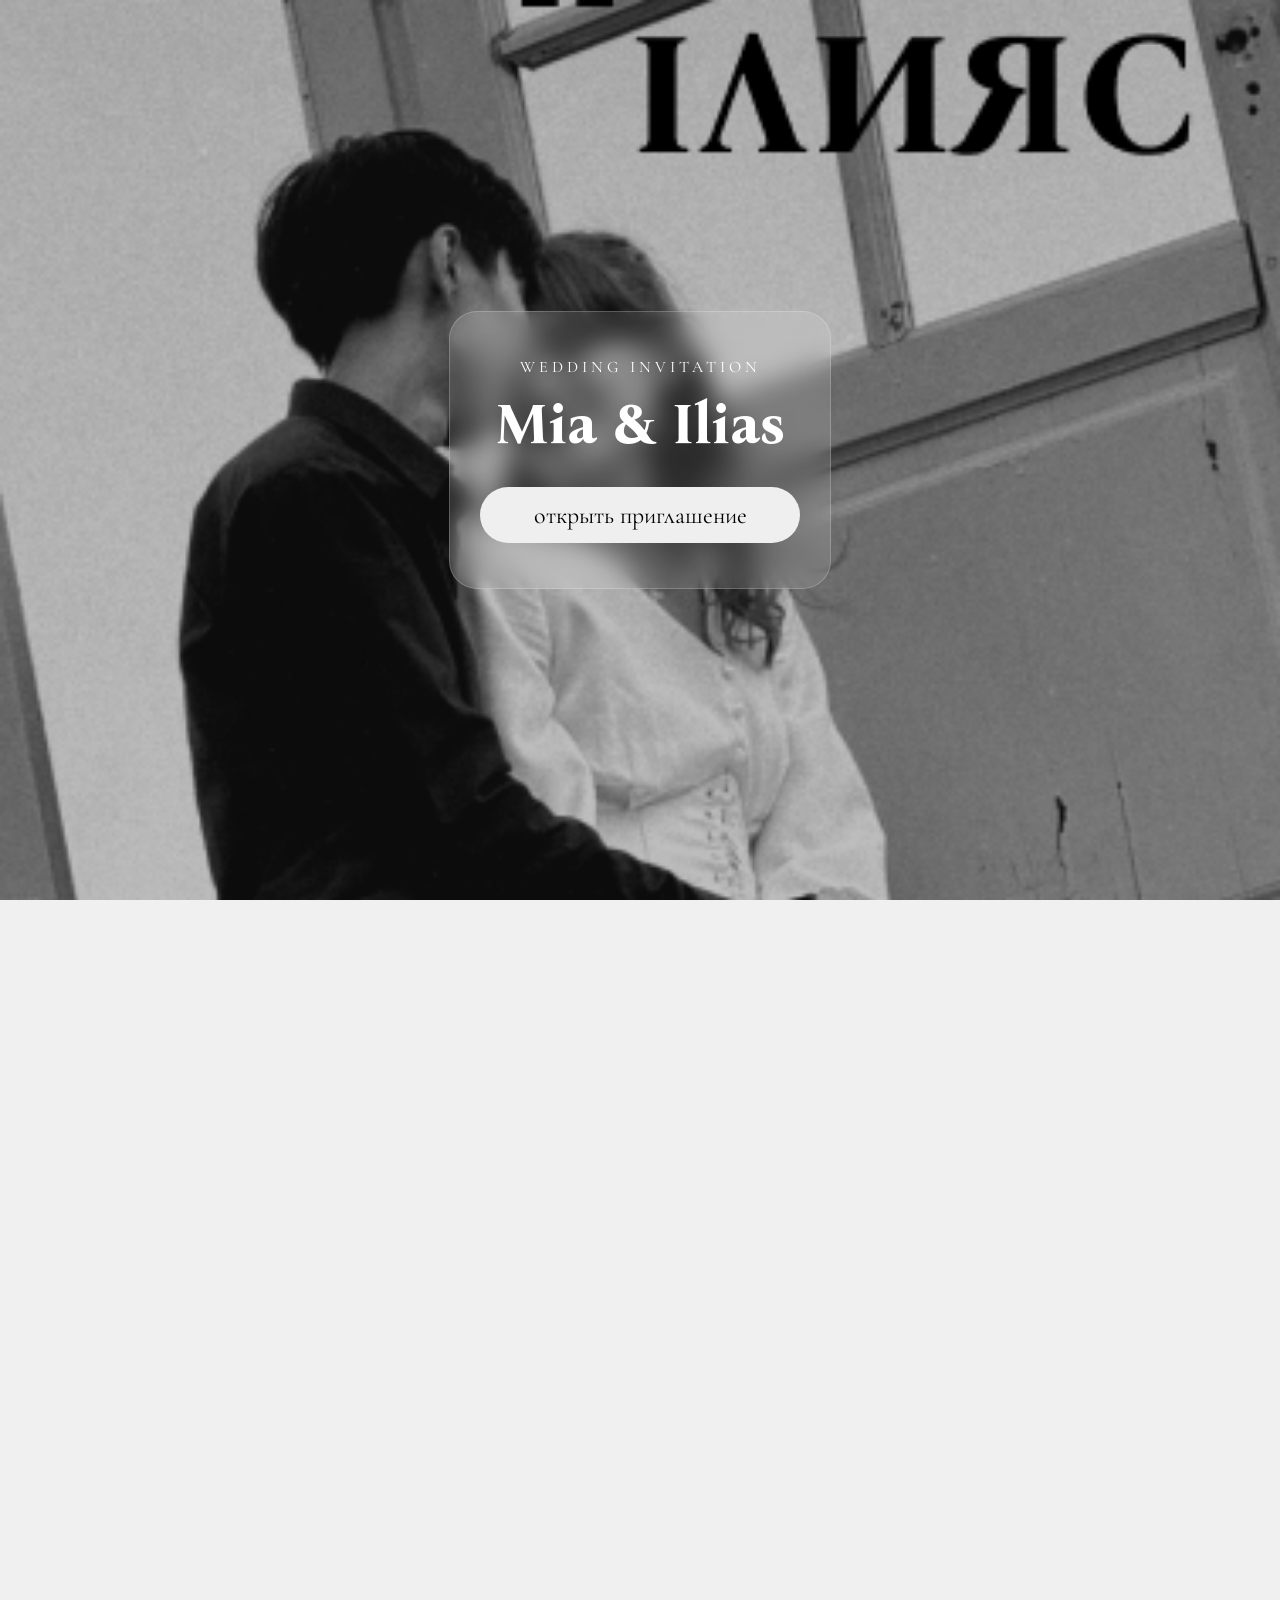
==== commit 6e312f03: "Enhance invitation button functionality, add footer, and improve button styles" ====
--- a/index.html
+++ b/index.html
@@ -20,8 +20,13 @@
                 Mia & Ilias
             </h2>
 
-            <button class="open-btn" onclick="openInvitation()">
+            <button 
+                class="open-btn"
+                id="openBtn"
+                onclick="openInvitation()">
+
                 открыть приглашение
+
             </button>
 
             <div class="lang-select" id="langSelect">
@@ -86,7 +91,7 @@
         </div>
         <div class="variable-box">
             <div class="invitation">
-                <p class="invitation-text">приглашаем вас стать свидетелями того, как начинается наша общая история</p>
+                <p data-lang="invitationText" class="invitation-text">приглашаем вас стать свидетелями того, как начинается наша общая история</p>
             </div>
             <img src="assets/images/photo-poster.png" alt="постер" class="photo-poster">
         </div>
@@ -224,6 +229,9 @@
             </form>
 
         </section>
+        <footer>
+            <p>&copy; 2023 Ваши Имя. Все права защищены.</p>
+        </footer>
     </div>
 
     <script src="script.js"></script>
--- a/init.css
+++ b/init.css
@@ -81,6 +81,7 @@
     text-align: center;
 
     animation: introAppear 1.5s ease;
+    
 }
 
 @keyframes introAppear{
@@ -130,15 +131,28 @@
 
     cursor: pointer;
 
-    transition: 0.3s ease;
+    transition:
+        opacity 0.6s ease,
+        transform 0.6s ease;
 }
 
 .open-btn:hover{
     transform: scale(1.03);
 }
 
+/* исчезновение */
+
+.open-btn.hide{
+
+    opacity: 0;
+
+    transform: scale(0.9);
+
+    pointer-events: none;
+}
+
 .lang-select{
-    margin-top: 25px;
+    margin-top: -50px;
 
     display: none;
     flex-direction: column;
@@ -151,15 +165,28 @@
 }
 
 .lang-select button{
-    height: 52px;
+    height: 72px;
 
     border: none;
-    border-radius: 50px;
+    border-radius: 999px;
+
+    background: rgba(255,255,255,0.9);
 
     font-family: var(--solo-text);
-    font-size: 22px;
+    font-size: 26px;
+    letter-spacing: 1px;
 
     cursor: pointer;
+
+    transition:
+        transform 0.3s ease,
+        background 0.3s ease;
+}
+
+.lang-select button:hover{
+    transform: scale(1.03);
+
+    background: white;
 }
 
 /* ---------- MAIN SITE ---------- */
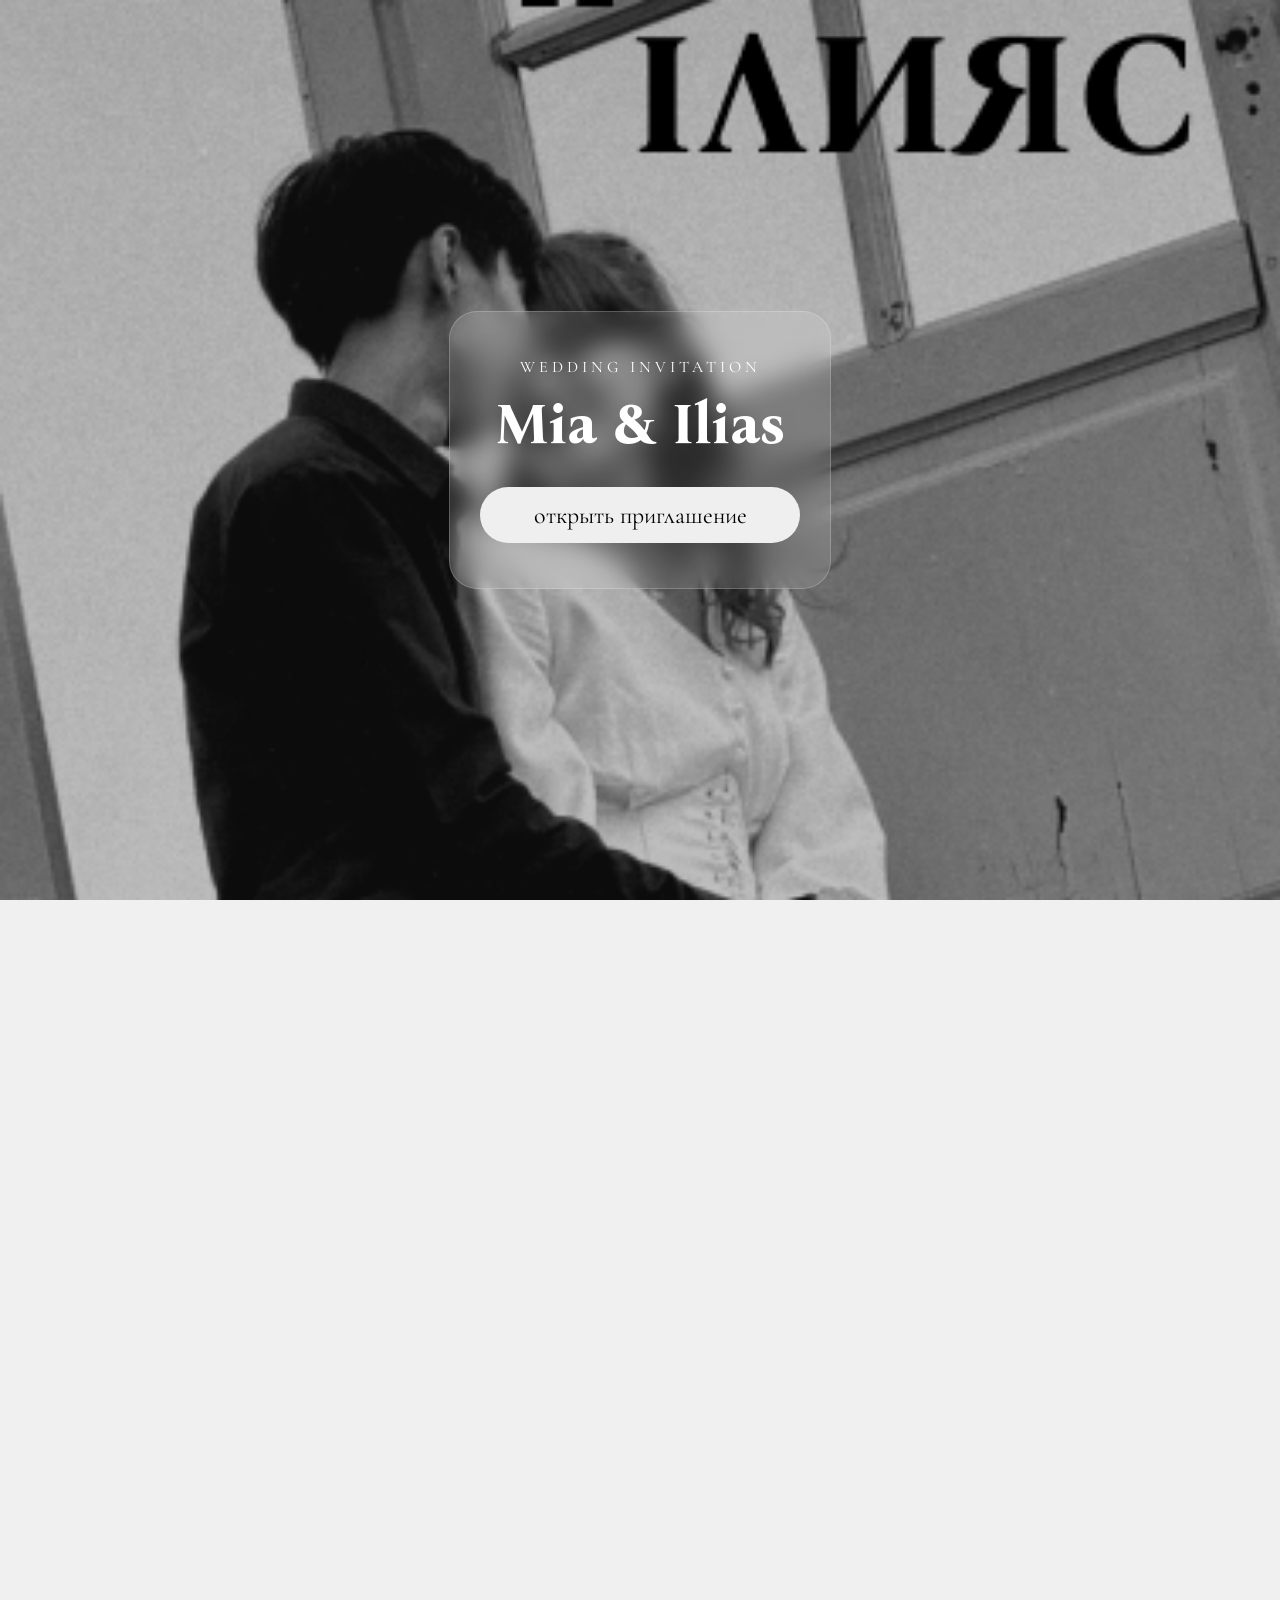
==== commit aa213551: "version 2.0" ====
--- a/index.html
+++ b/index.html
@@ -229,8 +229,17 @@
             </form>
 
         </section>
-        <footer>
-            <p>&copy; 2023 Ваши Имя. Все права защищены.</p>
+        <footer class="event-footer">
+            <div class="variable-box">
+                <h2 class="footer-title">
+                    ОРГАНИЗАТОРЫ СОБЫТИЯ
+                </h2>
+
+                <p class="footer-text">
+                    Родители - Любовь, Сергей<br>
+                    и сестра Наталья
+                </p>
+            </div>
         </footer>
     </div>
 
--- a/init.css
+++ b/init.css
@@ -1001,6 +1001,40 @@
     font-family: var(--solo-text);
     font-size: 20px;
 }
+/* ---футер------ */
+.event-footer{
+    width: 100%;
+    padding: 60px 0;
+
+    display: flex;
+    flex-direction: column;
+    align-items: center;
+    justify-content: center;
+    text-align: center;
+
+    background-color: #9878638f;
+}
+
+.footer-title{
+    font-family: var(--solo-text); /* Cormorant Garamond */
+    font-size: 40px;
+
+    font-weight: 400;
+    text-transform: uppercase;
+
+    margin-bottom: 30px;
+    letter-spacing: 1px;
+}
+
+.footer-text{
+    font-family: var(--headline); /* Bona Nova */
+    font-size: 25px;
+    line-height: 1.6;
+
+    max-width: 500px;
+}
+
+
 /* -------------------------------------------- */
 /* ----------Адаптив------ */
 /* ну на всякий */
